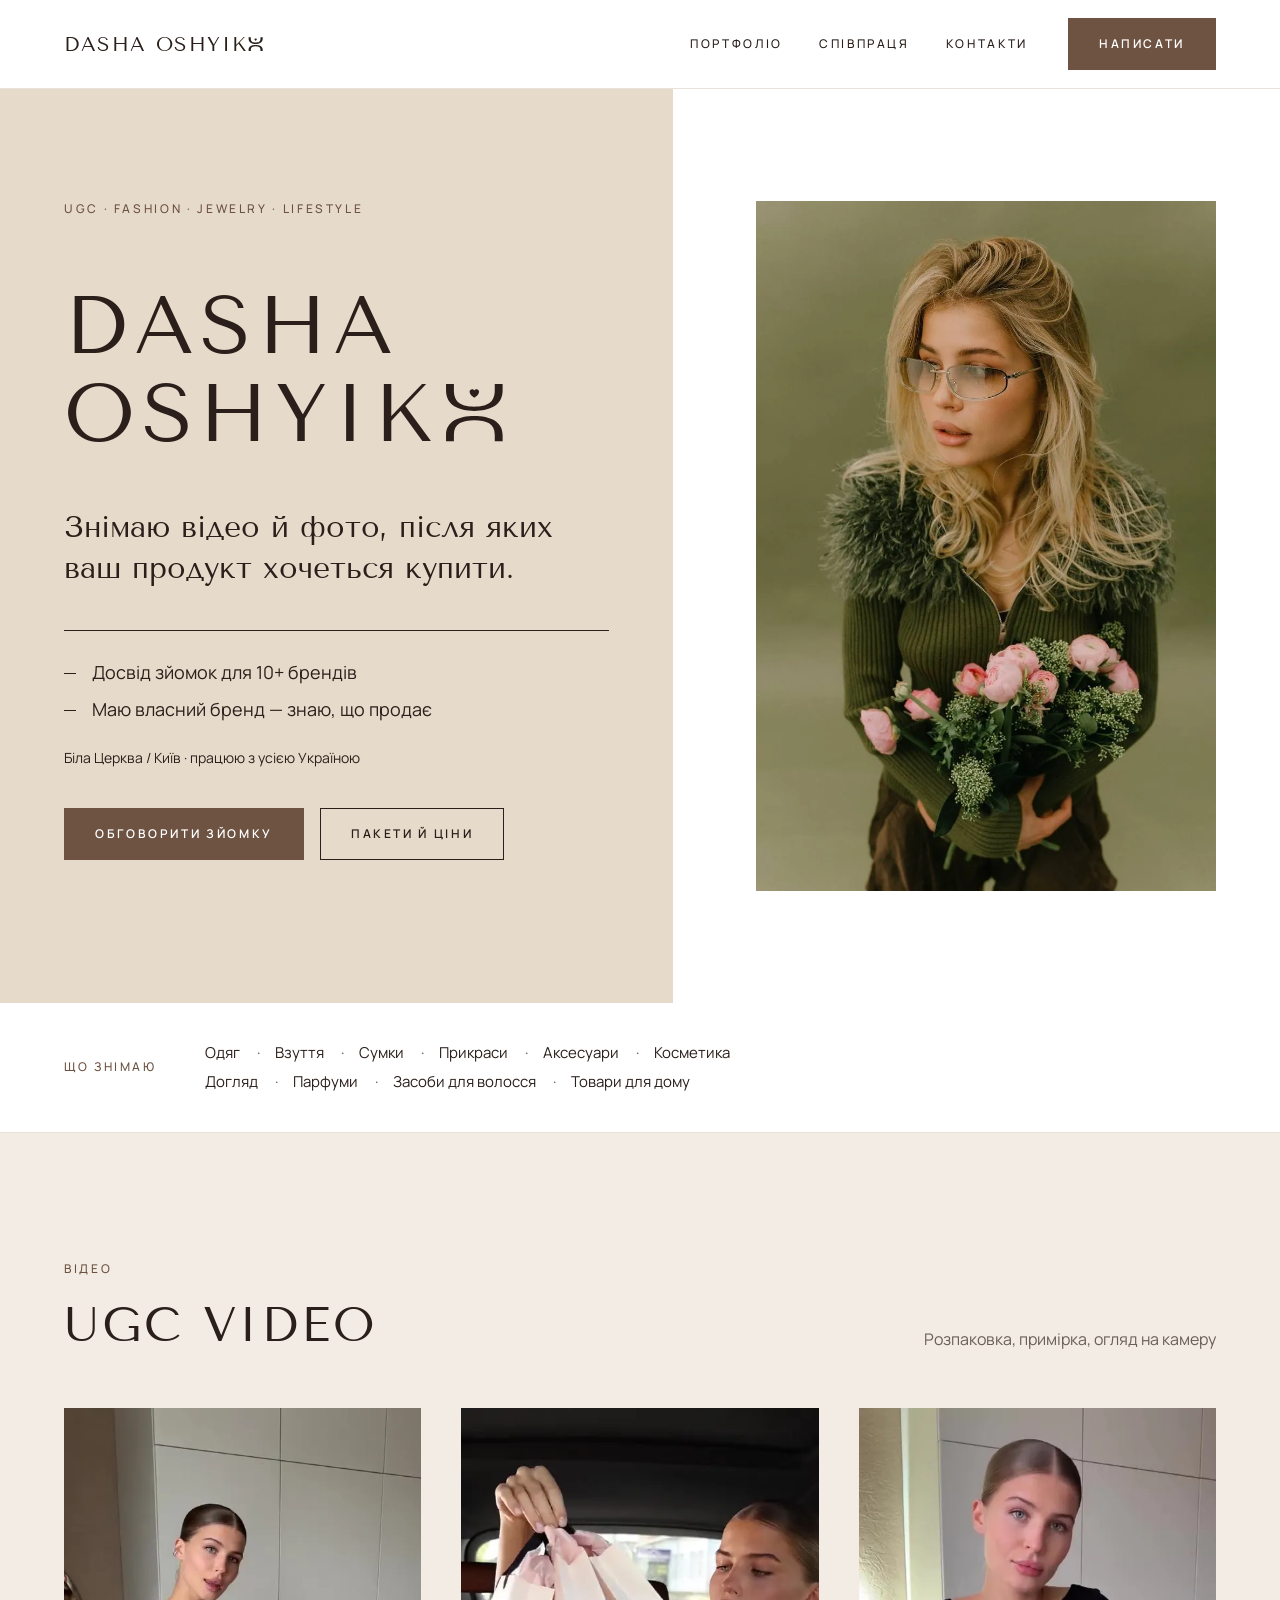
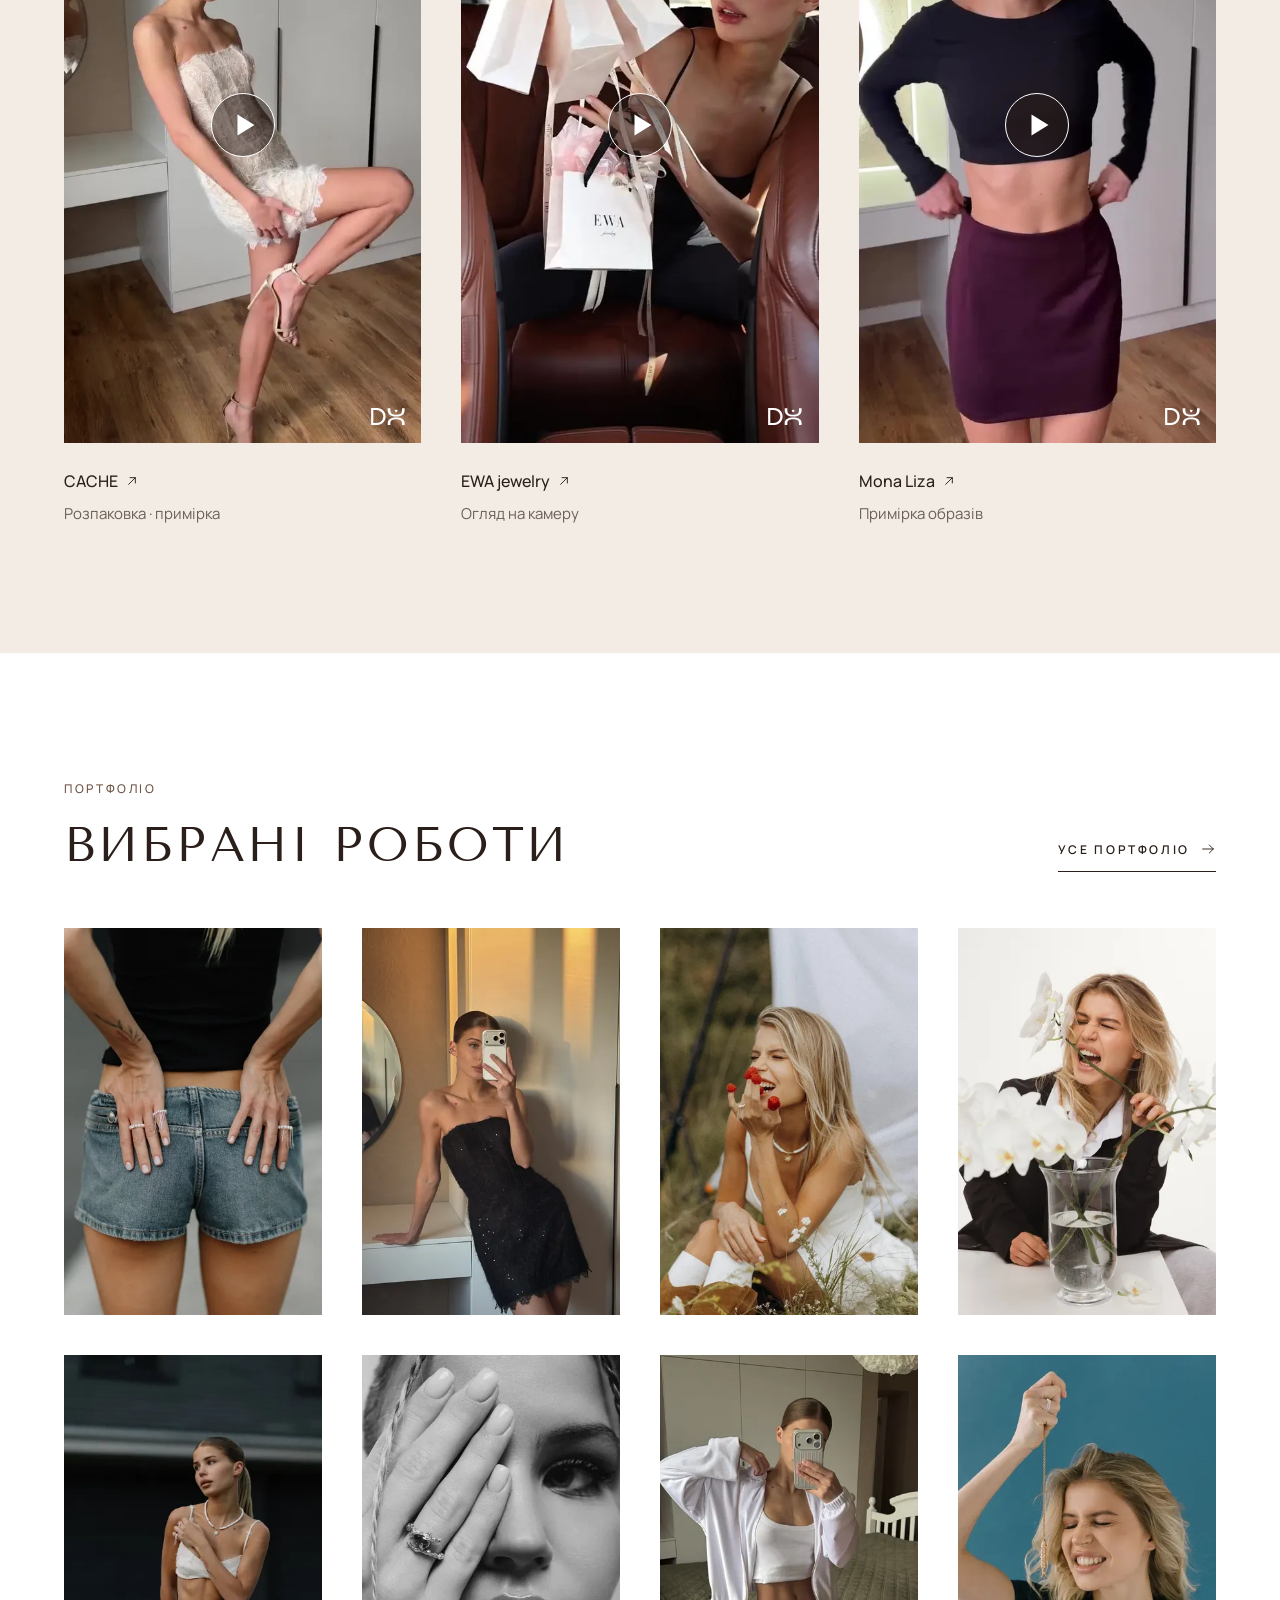
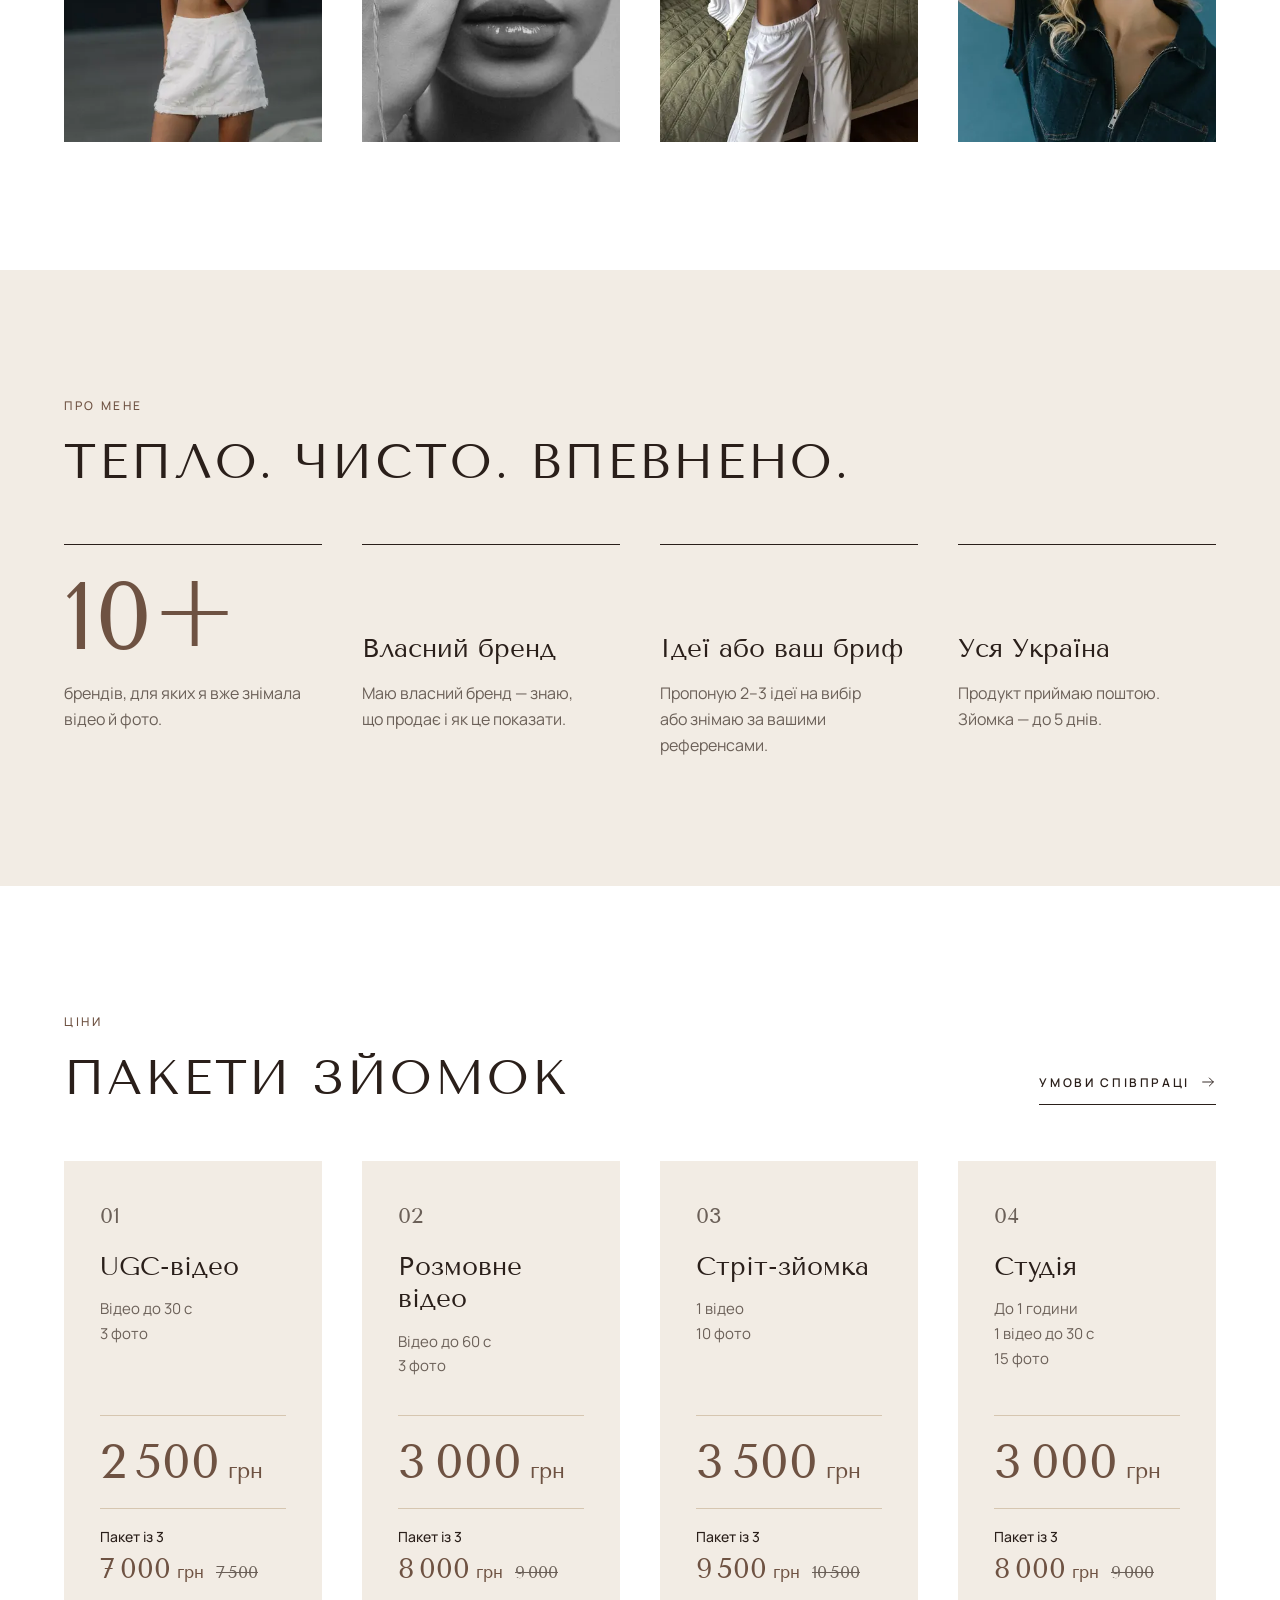
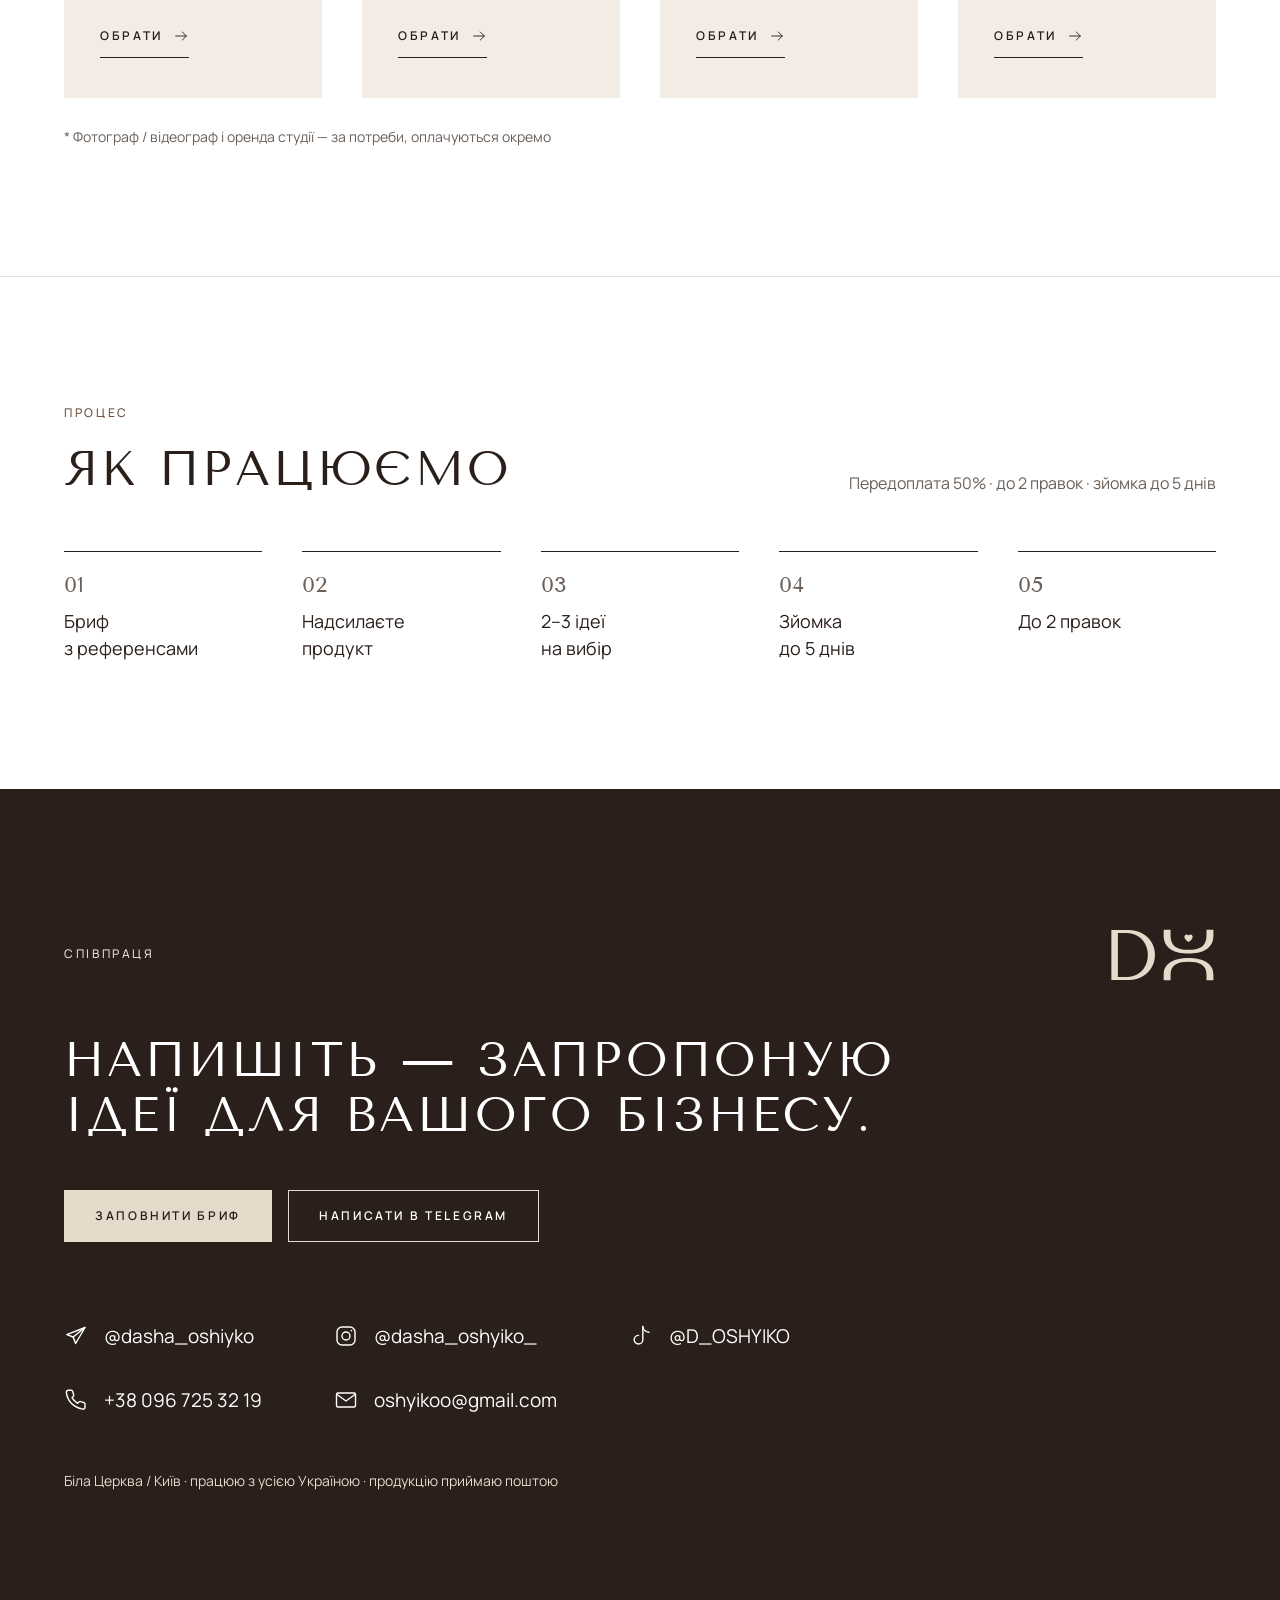
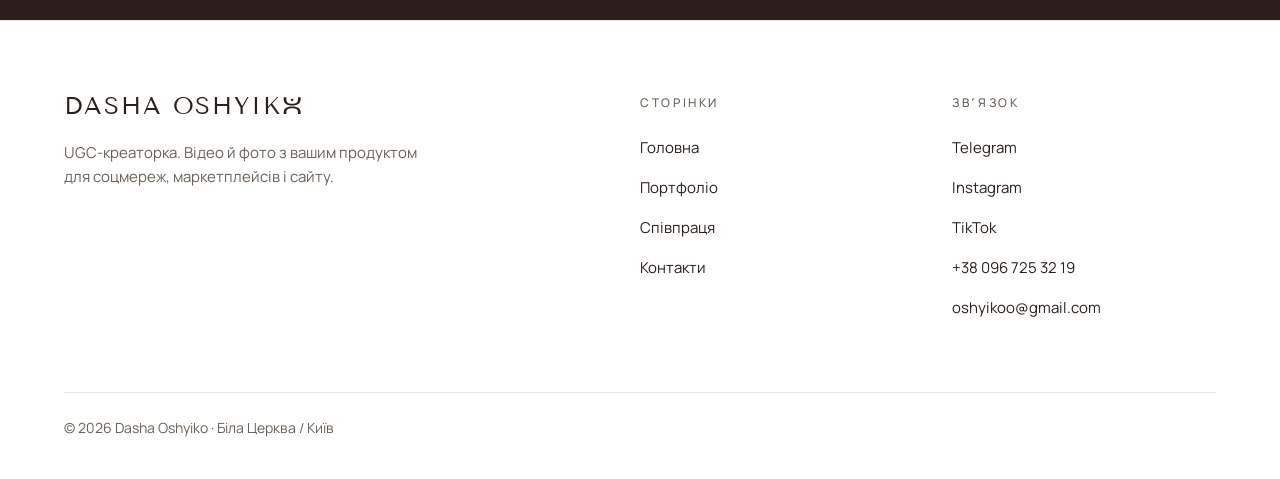
==== index.html @ b4bc6050 "Страховка появи блоків при прокрутці Co-Authored-By: Claude Opus 5.5 <noreply@anthropic.com> Claude-" ====
<!doctype html>
<html lang="uk">
<head>
<meta charset="utf-8">
<meta name="viewport" content="width=device-width, initial-scale=1">
<title>Dasha Oshyiko&nbsp;— UGC-креаторка · відео й&nbsp;фото для&nbsp;брендів</title>
<meta name="description" content="UGC-відео й фото з вашим продуктом: одяг, прикраси, косметика, парфуми. Досвід зйомок для 10+ брендів. Біла Церква / Київ, працюю з усією Україною.">
<meta name="theme-color" content="#FFFFFF">
<meta property="og:type" content="website">
<meta property="og:locale" content="uk_UA">
<meta property="og:site_name" content="Dasha Oshyiko">
<meta property="og:title" content="Dasha Oshyiko — UGC-креаторка · відео й фото для брендів">
<meta property="og:description" content="UGC-відео й фото з вашим продуктом: одяг, прикраси, косметика, парфуми. Досвід зйомок для 10+ брендів. Біла Церква / Київ, працюю з усією Україною.">
<link rel="canonical" href="https://oshyiko.com/">
<meta property="og:url" content="https://oshyiko.com/">
<meta property="og:image" content="https://oshyiko.com/assets/img/og.jpg">
<meta property="og:image:width" content="1200">
<meta property="og:image:height" content="630">
<meta property="og:image:alt" content="Dasha Oshyiko — UGC-креаторка">
<meta name="twitter:card" content="summary_large_image">
<link rel="icon" href="assets/img/favicon.svg" type="image/svg+xml">
<link rel="icon" href="assets/img/favicon-32.png" sizes="32x32" type="image/png">
<link rel="apple-touch-icon" href="assets/img/apple-touch-icon.png">
<link rel="preconnect" href="https://fonts.googleapis.com">
<link rel="preconnect" href="https://fonts.gstatic.com" crossorigin>
<link rel="stylesheet" href="https://fonts.googleapis.com/css2?family=Manrope:wght@400;500;600&amp;family=Tenor+Sans&amp;display=swap">
<link rel="stylesheet" href="assets/css/style.css?v=e59d6be9">
<script>document.documentElement.classList.add('js');setTimeout(function(){if(!window.__do)document.documentElement.classList.remove('js')},3000)</script>
</head>
<body>
<a class="skip" href="#main">До&nbsp;змісту</a>
<header class="hdr">
<div class="wrap hdr__in">
<a class="hdr__logo" href="index.html" aria-label="Dasha Oshyiko — на головну"><span class="wm" aria-hidden="true"><span class="wm__t">DASHA OSHYIK</span><svg class="wm__o" aria-hidden="true" viewBox="0 0 76.5 72.4" fill="currentColor"><path d="M3.0,1.2 V9 C3.0,28.5 19.5,35.0 38.25,35.0 C57,35.0 73.5,28.5 73.5,9 V1.2 H62.5 V9 C62.5,24.0 53,28.0 38.25,28.0 C23.5,28.0 14.0,24.0 14.0,9 V1.2 Z"/><path d="M3.0,71.2 V63.4 C3.0,46.0 19.5,39.5 38.25,39.5 C57,39.5 73.5,46.0 73.5,63.4 V71.2 H62.5 V63.4 C62.5,50.5 53,46.5 38.25,46.5 C23.5,46.5 14.0,50.5 14.0,63.4 V71.2 Z"/><path transform="translate(31.65,6.5) scale(.55)" d="M12 21.2C7 17.6 1.5 13.4 1.5 7.6 1.5 4.3 4 1.8 7.1 1.8c2 0 3.8 1.1 4.9 2.8 1.1-1.7 2.9-2.8 4.9-2.8 3.1 0 5.6 2.5 5.6 5.8 0 5.8-5.5 10-10.5 13.6z"/></svg></span></a>
<nav class="nav" aria-label="Головне меню">
<ul class="nav__list"><li><a class="nav__a" href="portfolio.html">Портфоліо</a></li><li><a class="nav__a" href="cooperation.html">Співпраця</a></li><li><a class="nav__a" href="contacts.html">Контакти</a></li></ul>
<a class="btn btn--p" href="https://t.me/dasha_oshiyko" target="_blank" rel="noopener">Написати</a>
<button class="burger" type="button" aria-expanded="false" aria-controls="menu" aria-label="Відкрити меню"><span></span><span></span></button>
</nav>
</div>
</header>
<div class="menu" id="menu" hidden>
<ul class="menu__list"><li><a href="index.html" aria-current="page">Головна</a></li><li><a href="portfolio.html">Портфоліо</a></li><li><a href="cooperation.html">Співпраця</a></li><li><a href="contacts.html">Контакти</a></li></ul>
<div class="menu__foot">
<a class="btn btn--p" href="https://t.me/dasha_oshiyko" target="_blank" rel="noopener">Написати в&nbsp;Telegram</a>
<p class="small"><a class="nowrap" href="tel:+380967253219">+38 096 725 32 19</a> · <a href="mailto:oshyikoo@gmail.com">oshyikoo@gmail.com</a></p>
</div>
</div>
<main id="main">
<section class="hero" aria-labelledby="hero-h">
<div class="wrap hero__grid">
<div class="hero__l">
<p class="eyebrow">UGC&nbsp;· Fashion&nbsp;· Jewelry&nbsp;· Lifestyle</p>
<h1 class="h1" id="hero-h"><span class="sr">Dasha Oshyiko&nbsp;— UGC-креаторка</span><span aria-hidden="true"><span class="hero__line">DASHA</span><span class="wm" aria-hidden="true"><span class="wm__t">OSHYIK</span><svg class="wm__o" aria-hidden="true" viewBox="0 0 76.5 72.4" fill="currentColor"><path d="M3.7,1.2 V9 C3.7,27.6 19.5,34.1 38.25,34.1 C57,34.1 72.8,27.6 72.8,9 V1.2 H63.2 V9 C63.2,24.9 53,28.9 38.25,28.9 C23.5,28.9 13.3,24.9 13.3,9 V1.2 Z"/><path d="M3.7,71.2 V63.4 C3.7,46.9 19.5,40.4 38.25,40.4 C57,40.4 72.8,46.9 72.8,63.4 V71.2 H63.2 V63.4 C63.2,49.6 53,45.6 38.25,45.6 C23.5,45.6 13.3,49.6 13.3,63.4 V71.2 Z"/><path transform="translate(31.65,6.5) scale(.55)" d="M12 21.2C7 17.6 1.5 13.4 1.5 7.6 1.5 4.3 4 1.8 7.1 1.8c2 0 3.8 1.1 4.9 2.8 1.1-1.7 2.9-2.8 4.9-2.8 3.1 0 5.6 2.5 5.6 5.8 0 5.8-5.5 10-10.5 13.6z"/></svg></span></span></h1>
<p class="lead hero__lead">Знімаю відео й&nbsp;фото, після яких ваш&nbsp;продукт хочеться купити.</p>
<div class="hero__facts">
<ul class="facts"><li><span class="dot"></span><span>Досвід зйомок для&nbsp;10+ брендів</span></li><li><span class="dot"></span><span>Маю власний бренд&nbsp;— знаю, що&nbsp;продає</span></li></ul>
<p class="small muted hero__geo">Біла&nbsp;Церква&nbsp;/ Київ · працюю з&nbsp;усією&nbsp;Україною</p>
</div>
<div class="btns"><a class="btn btn--p" href="contacts.html#brief">Обговорити зйомку</a><a class="btn btn--s" href="#packages">Пакети й&nbsp;ціни</a></div>
</div>
<div class="hero__r"><div class="hero__photo"><div class="ph"><img src="assets/img/hero-920.webp" alt="Даша в зеленому з букетом троянд" width="600" height="900" fetchpriority="high"></div></div></div>
</div>
</section>

<section class="strip" aria-label="Що знімаю">
<div class="wrap strip__in"><p class="eyebrow">Що&nbsp;знімаю</p><div class="strip__clip"><ul class="strip__list"><li>Одяг</li>
<li>Взуття</li>
<li>Сумки</li>
<li>Прикраси</li>
<li>Аксесуари</li>
<li>Косметика</li>
<li>Догляд</li>
<li>Парфуми</li>
<li>Засоби для&nbsp;волосся</li>
<li>Товари для&nbsp;дому</li></ul></div></div>
</section>

<section class="sec sec--soft" id="video" aria-labelledby="video-h">
<div class="wrap">
<div class="head rv"><div><p class="eyebrow">Відео</p><h2 class="h2" id="video-h">UGC VIDEO</h2></div><p class="head__aside">Розпаковка, примірка, огляд на&nbsp;камеру</p></div>
<div class="vgrid"><div class="vcard rv">
<div class="vbox" data-href="https://www.instagram.com/s/aGlnaGxpZ2h0OjE3ODk2NTIxOTkzNjg0MzA0?story_media_id=4033252641877844966">
<img src="assets/video/cache-poster.webp" alt="" width="540" height="960" loading="lazy" decoding="async">
<a class="vplay" href="https://www.instagram.com/s/aGlnaGxpZ2h0OjE3ODk2NTIxOTkzNjg0MzA0?story_media_id=4033252641877844966" target="_blank" rel="noopener" aria-label="Дивитися відео CACHE в Instagram (нова вкладка)"><svg viewBox="0 0 64 64" aria-hidden="true"><circle cx="32" cy="32" r="31.5" fill="#2A1F1A" fill-opacity=".5" stroke="#FFFFFF" stroke-width="1"/><path d="M26.5 21.5v21l17-10.5z" fill="#FFFFFF"/></svg></a>
<span class="wm" aria-hidden="true"><span class="wm__d">D</span><svg class="wm__o" aria-hidden="true" viewBox="0 0 76.5 72.4" fill="currentColor"><path d="M3.0,1.2 V9 C3.0,28.5 19.5,35.0 38.25,35.0 C57,35.0 73.5,28.5 73.5,9 V1.2 H62.5 V9 C62.5,24.0 53,28.0 38.25,28.0 C23.5,28.0 14.0,24.0 14.0,9 V1.2 Z"/><path d="M3.0,71.2 V63.4 C3.0,46.0 19.5,39.5 38.25,39.5 C57,39.5 73.5,46.0 73.5,63.4 V71.2 H62.5 V63.4 C62.5,50.5 53,46.5 38.25,46.5 C23.5,46.5 14.0,50.5 14.0,63.4 V71.2 Z"/><path transform="translate(31.65,6.5) scale(.55)" d="M12 21.2C7 17.6 1.5 13.4 1.5 7.6 1.5 4.3 4 1.8 7.1 1.8c2 0 3.8 1.1 4.9 2.8 1.1-1.7 2.9-2.8 4.9-2.8 3.1 0 5.6 2.5 5.6 5.8 0 5.8-5.5 10-10.5 13.6z"/></svg></span>
</div>
<div class="vmeta"><a href="https://www.instagram.com/s/aGlnaGxpZ2h0OjE3ODk2NTIxOTkzNjg0MzA0?story_media_id=4033252641877844966" target="_blank" rel="noopener">CACHE<svg viewBox="0 0 24 24" fill="none" stroke="currentColor" stroke-width="1.4" stroke-linecap="round" stroke-linejoin="round" aria-hidden="true" class="arr"><path d="M7 17 17 7M9 7h8v8"/></svg><span class="sr">&nbsp;— Instagram, нова вкладка</span></a><p>Розпаковка · примірка</p></div>
</div><div class="vcard rv">
<div class="vbox" data-href="https://www.instagram.com/reel/De_-ajcoZOT/">
<img src="assets/video/ewa-poster.webp" alt="" width="540" height="960" loading="lazy" decoding="async">
<a class="vplay" href="https://www.instagram.com/reel/De_-ajcoZOT/" target="_blank" rel="noopener" aria-label="Дивитися відео EWA jewelry в Instagram (нова вкладка)"><svg viewBox="0 0 64 64" aria-hidden="true"><circle cx="32" cy="32" r="31.5" fill="#2A1F1A" fill-opacity=".5" stroke="#FFFFFF" stroke-width="1"/><path d="M26.5 21.5v21l17-10.5z" fill="#FFFFFF"/></svg></a>
<span class="wm" aria-hidden="true"><span class="wm__d">D</span><svg class="wm__o" aria-hidden="true" viewBox="0 0 76.5 72.4" fill="currentColor"><path d="M3.0,1.2 V9 C3.0,28.5 19.5,35.0 38.25,35.0 C57,35.0 73.5,28.5 73.5,9 V1.2 H62.5 V9 C62.5,24.0 53,28.0 38.25,28.0 C23.5,28.0 14.0,24.0 14.0,9 V1.2 Z"/><path d="M3.0,71.2 V63.4 C3.0,46.0 19.5,39.5 38.25,39.5 C57,39.5 73.5,46.0 73.5,63.4 V71.2 H62.5 V63.4 C62.5,50.5 53,46.5 38.25,46.5 C23.5,46.5 14.0,50.5 14.0,63.4 V71.2 Z"/><path transform="translate(31.65,6.5) scale(.55)" d="M12 21.2C7 17.6 1.5 13.4 1.5 7.6 1.5 4.3 4 1.8 7.1 1.8c2 0 3.8 1.1 4.9 2.8 1.1-1.7 2.9-2.8 4.9-2.8 3.1 0 5.6 2.5 5.6 5.8 0 5.8-5.5 10-10.5 13.6z"/></svg></span>
</div>
<div class="vmeta"><a href="https://www.instagram.com/reel/De_-ajcoZOT/" target="_blank" rel="noopener">EWA jewelry<svg viewBox="0 0 24 24" fill="none" stroke="currentColor" stroke-width="1.4" stroke-linecap="round" stroke-linejoin="round" aria-hidden="true" class="arr"><path d="M7 17 17 7M9 7h8v8"/></svg><span class="sr">&nbsp;— Instagram, нова вкладка</span></a><p>Огляд на&nbsp;камеру</p></div>
</div><div class="vcard rv">
<div class="vbox" data-href="https://www.instagram.com/reel/DfuhY7GIm7K/">
<img src="assets/video/monaliza-poster.webp" alt="" width="540" height="960" loading="lazy" decoding="async">
<a class="vplay" href="https://www.instagram.com/reel/DfuhY7GIm7K/" target="_blank" rel="noopener" aria-label="Дивитися відео Mona Liza в Instagram (нова вкладка)"><svg viewBox="0 0 64 64" aria-hidden="true"><circle cx="32" cy="32" r="31.5" fill="#2A1F1A" fill-opacity=".5" stroke="#FFFFFF" stroke-width="1"/><path d="M26.5 21.5v21l17-10.5z" fill="#FFFFFF"/></svg></a>
<span class="wm" aria-hidden="true"><span class="wm__d">D</span><svg class="wm__o" aria-hidden="true" viewBox="0 0 76.5 72.4" fill="currentColor"><path d="M3.0,1.2 V9 C3.0,28.5 19.5,35.0 38.25,35.0 C57,35.0 73.5,28.5 73.5,9 V1.2 H62.5 V9 C62.5,24.0 53,28.0 38.25,28.0 C23.5,28.0 14.0,24.0 14.0,9 V1.2 Z"/><path d="M3.0,71.2 V63.4 C3.0,46.0 19.5,39.5 38.25,39.5 C57,39.5 73.5,46.0 73.5,63.4 V71.2 H62.5 V63.4 C62.5,50.5 53,46.5 38.25,46.5 C23.5,46.5 14.0,50.5 14.0,63.4 V71.2 Z"/><path transform="translate(31.65,6.5) scale(.55)" d="M12 21.2C7 17.6 1.5 13.4 1.5 7.6 1.5 4.3 4 1.8 7.1 1.8c2 0 3.8 1.1 4.9 2.8 1.1-1.7 2.9-2.8 4.9-2.8 3.1 0 5.6 2.5 5.6 5.8 0 5.8-5.5 10-10.5 13.6z"/></svg></span>
</div>
<div class="vmeta"><a href="https://www.instagram.com/reel/DfuhY7GIm7K/" target="_blank" rel="noopener">Mona Liza<svg viewBox="0 0 24 24" fill="none" stroke="currentColor" stroke-width="1.4" stroke-linecap="round" stroke-linejoin="round" aria-hidden="true" class="arr"><path d="M7 17 17 7M9 7h8v8"/></svg><span class="sr">&nbsp;— Instagram, нова вкладка</span></a><p>Примірка образів</p></div>
</div></div>
</div>
</section>

<section class="sec" id="works" aria-labelledby="works-h">
<div class="wrap">
<div class="head rv"><div><p class="eyebrow">Портфоліо</p><h2 class="h2" id="works-h">ВИБРАНІ РОБОТИ</h2></div><a class="link" href="portfolio.html">Усе портфоліо<svg viewBox="0 0 24 24" fill="none" stroke="currentColor" stroke-width="1.4" stroke-linecap="round" stroke-linejoin="round" aria-hidden="true" class="arr"><path d="M4 12h16M14 6l6 6-6 6"/></svg></a></div>
<div class="grid4"><figure class="rv"><button class="ph-btn" type="button" data-cap="Каблучки з перлами на руках" aria-label="Відкрити фото: Каблучки з перлами на руках"><div class="ph"><img src="assets/img/jewelry-02-600.webp" srcset="assets/img/jewelry-02-400.webp 400w, assets/img/jewelry-02-600.webp 600w" sizes="(max-width:820px) calc(50vw - 32px), (max-width:1100px) calc(25vw - 38px), (max-width:1440px) calc(25vw - 62px), 298px" data-full="assets/img/jewelry-02-1200.webp" alt="Каблучки з перлами на руках" width="600" height="900" loading="lazy" decoding="async"></div></button></figure><figure class="rv"><button class="ph-btn" type="button" data-cap="Чорна сукня, фото в дзеркалі" aria-label="Відкрити фото: Чорна сукня, фото в дзеркалі"><div class="ph"><img src="assets/img/fashion-05-600.webp" srcset="assets/img/fashion-05-400.webp 400w, assets/img/fashion-05-600.webp 600w" sizes="(max-width:820px) calc(50vw - 32px), (max-width:1100px) calc(25vw - 38px), (max-width:1440px) calc(25vw - 62px), 298px" data-full="assets/img/fashion-05-1200.webp" alt="Чорна сукня, фото в дзеркалі" width="600" height="900" loading="lazy" decoding="async" style="object-position:center 30%"></div></button></figure><figure class="rv"><button class="ph-btn" type="button" data-cap="Малина на пальцях, каблучка й намисто" aria-label="Відкрити фото: Малина на пальцях, каблучка й намисто"><div class="ph"><img src="assets/img/jewelry-05-600.webp" srcset="assets/img/jewelry-05-400.webp 400w, assets/img/jewelry-05-600.webp 600w" sizes="(max-width:820px) calc(50vw - 32px), (max-width:1100px) calc(25vw - 38px), (max-width:1440px) calc(25vw - 62px), 298px" data-full="assets/img/jewelry-05-1200.webp" alt="Малина на пальцях, каблучка й намисто" width="600" height="900" loading="lazy" decoding="async"></div></button></figure><figure class="rv"><button class="ph-btn" type="button" data-cap="Стебло орхідеї в зубах, біла студія" aria-label="Відкрити фото: Стебло орхідеї в зубах, біла студія"><div class="ph"><img src="assets/img/lifestyle-01-600.webp" srcset="assets/img/lifestyle-01-400.webp 400w, assets/img/lifestyle-01-600.webp 600w" sizes="(max-width:820px) calc(50vw - 32px), (max-width:1100px) calc(25vw - 38px), (max-width:1440px) calc(25vw - 62px), 298px" data-full="assets/img/lifestyle-01-1200.webp" alt="Стебло орхідеї в зубах, біла студія" width="600" height="900" loading="lazy" decoding="async"></div></button></figure></div><div class="grid4"><figure class="rv"><button class="ph-btn" type="button" data-cap="Білий комплект на вулиці" aria-label="Відкрити фото: Білий комплект на вулиці"><div class="ph"><img src="assets/img/fashion-02-600.webp" srcset="assets/img/fashion-02-400.webp 400w, assets/img/fashion-02-600.webp 600w" sizes="(max-width:820px) calc(50vw - 32px), (max-width:1100px) calc(25vw - 38px), (max-width:1440px) calc(25vw - 62px), 298px" data-full="assets/img/fashion-02-1200.webp" alt="Білий комплект на вулиці" width="600" height="900" loading="lazy" decoding="async"></div></button></figure><figure class="rv"><button class="ph-btn" type="button" data-cap="Каблучка з каменем, чорно-білий крупний план" aria-label="Відкрити фото: Каблучка з каменем, чорно-білий крупний план"><div class="ph"><img src="assets/img/jewelry-10-600.webp" srcset="assets/img/jewelry-10-400.webp 400w, assets/img/jewelry-10-600.webp 600w" sizes="(max-width:820px) calc(50vw - 32px), (max-width:1100px) calc(25vw - 38px), (max-width:1440px) calc(25vw - 62px), 298px" data-full="assets/img/jewelry-10-1200.webp" alt="Каблучка з каменем, чорно-білий крупний план" width="600" height="900" loading="lazy" decoding="async"></div></button></figure><figure class="rv"><button class="ph-btn" type="button" data-cap="Білий костюм" aria-label="Відкрити фото: Білий костюм"><div class="ph"><img src="assets/img/fashion-07-600.webp" srcset="assets/img/fashion-07-400.webp 400w, assets/img/fashion-07-600.webp 600w" sizes="(max-width:820px) calc(50vw - 32px), (max-width:1100px) calc(25vw - 38px), (max-width:1440px) calc(25vw - 62px), 298px" data-full="assets/img/fashion-07-1200.webp" alt="Білий костюм" width="600" height="900" loading="lazy" decoding="async" style="object-position:center 55%"></div></button></figure><figure class="rv"><button class="ph-btn" type="button" data-cap="Сміх, кулон-рибка в піднятій руці, джинсовий комбінезон" aria-label="Відкрити фото: Сміх, кулон-рибка в піднятій руці, джинсовий комбінезон"><div class="ph"><img src="assets/img/lifestyle-04-600.webp" srcset="assets/img/lifestyle-04-400.webp 400w, assets/img/lifestyle-04-600.webp 600w" sizes="(max-width:820px) calc(50vw - 32px), (max-width:1100px) calc(25vw - 38px), (max-width:1440px) calc(25vw - 62px), 298px" data-full="assets/img/lifestyle-04-1200.webp" alt="Сміх, кулон-рибка в піднятій руці, джинсовий комбінезон" width="600" height="900" loading="lazy" decoding="async" style="object-position:40% center"></div></button></figure></div>
</div>
</section>

<section class="sec sec--soft" id="about" aria-labelledby="about-h">
<div class="wrap">
<div class="head rv"><div><p class="eyebrow">Про&nbsp;мене</p><h2 class="h2" id="about-h">ТЕПЛО. ЧИСТО. ВПЕВНЕНО.</h2></div></div>
<ul class="about">
<li class="rv"><p class="about__big">10+</p><p>брендів, для&nbsp;яких я вже знімала відео й&nbsp;фото.</p></li>
<li class="rv"><p class="about__t">Власний бренд</p><p>Маю власний бренд&nbsp;— знаю, що&nbsp;продає і&nbsp;як&nbsp;це показати.</p></li>
<li class="rv"><p class="about__t">Ідеї або&nbsp;ваш&nbsp;бриф</p><p>Пропоную 2–3&nbsp;ідеї на&nbsp;вибір або&nbsp;знімаю за&nbsp;вашими референсами.</p></li>
<li class="rv"><p class="about__t">Уся Україна</p><p>Продукт приймаю поштою. Зйомка&nbsp;— до&nbsp;5&nbsp;днів.</p></li>
</ul>
</div>
</section>

<section class="sec" id="packages" aria-labelledby="packages-h">
<div class="wrap">
<div class="head rv"><div><p class="eyebrow">Ціни</p><h2 class="h2" id="packages-h">ПАКЕТИ ЗЙОМОК</h2></div><a class="link" href="cooperation.html">Умови співпраці<svg viewBox="0 0 24 24" fill="none" stroke="currentColor" stroke-width="1.4" stroke-linecap="round" stroke-linejoin="round" aria-hidden="true" class="arr"><path d="M4 12h16M14 6l6 6-6 6"/></svg></a></div>
<div class="pgrid"><article class="pcard rv">
<div><p class="num">01</p><h3 class="h3">UGC-відео</h3><ul class="pcard__inc"><li>Відео до&nbsp;30&nbsp;с</li><li>3&nbsp;фото</li></ul></div>
<div>
<div class="pcard__price"><p class="price price--l">2 500<small>&nbsp;грн</small></p></div>
<div class="pcard__pack"><b>Пакет із&nbsp;3</b><p class="row"><span class="price price--m">7 000<small>&nbsp;грн</small></span><s><span class="sr">замість </span>7 500<span class="sr"> грн</span></s></p></div>
<a class="link" style="margin-top:28px;align-self:flex-start" href="contacts.html?package=UGC-%D0%B2%D1%96%D0%B4%D0%B5%D0%BE#brief">Обрати<span class="sr"> пакет «UGC-відео»</span><svg viewBox="0 0 24 24" fill="none" stroke="currentColor" stroke-width="1.4" stroke-linecap="round" stroke-linejoin="round" aria-hidden="true" class="arr"><path d="M4 12h16M14 6l6 6-6 6"/></svg></a>
</div>
</article><article class="pcard rv">
<div><p class="num">02</p><h3 class="h3">Розмовне відео</h3><ul class="pcard__inc"><li>Відео до&nbsp;60&nbsp;с</li><li>3&nbsp;фото</li></ul></div>
<div>
<div class="pcard__price"><p class="price price--l">3 000<small>&nbsp;грн</small></p></div>
<div class="pcard__pack"><b>Пакет із&nbsp;3</b><p class="row"><span class="price price--m">8 000<small>&nbsp;грн</small></span><s><span class="sr">замість </span>9 000<span class="sr"> грн</span></s></p></div>
<a class="link" style="margin-top:28px;align-self:flex-start" href="contacts.html?package=%D0%A0%D0%BE%D0%B7%D0%BC%D0%BE%D0%B2%D0%BD%D0%B5%20%D0%B2%D1%96%D0%B4%D0%B5%D0%BE#brief">Обрати<span class="sr"> пакет «Розмовне відео»</span><svg viewBox="0 0 24 24" fill="none" stroke="currentColor" stroke-width="1.4" stroke-linecap="round" stroke-linejoin="round" aria-hidden="true" class="arr"><path d="M4 12h16M14 6l6 6-6 6"/></svg></a>
</div>
</article><article class="pcard rv">
<div><p class="num">03</p><h3 class="h3">Стріт-зйомка</h3><ul class="pcard__inc"><li>1&nbsp;відео</li><li>10&nbsp;фото</li></ul></div>
<div>
<div class="pcard__price"><p class="price price--l">3 500<small>&nbsp;грн</small></p></div>
<div class="pcard__pack"><b>Пакет із&nbsp;3</b><p class="row"><span class="price price--m">9 500<small>&nbsp;грн</small></span><s><span class="sr">замість </span>10 500<span class="sr"> грн</span></s></p></div>
<a class="link" style="margin-top:28px;align-self:flex-start" href="contacts.html?package=%D0%A1%D1%82%D1%80%D1%96%D1%82-%D0%B7%D0%B9%D0%BE%D0%BC%D0%BA%D0%B0#brief">Обрати<span class="sr"> пакет «Стріт-зйомка»</span><svg viewBox="0 0 24 24" fill="none" stroke="currentColor" stroke-width="1.4" stroke-linecap="round" stroke-linejoin="round" aria-hidden="true" class="arr"><path d="M4 12h16M14 6l6 6-6 6"/></svg></a>
</div>
</article><article class="pcard rv">
<div><p class="num">04</p><h3 class="h3">Студія</h3><ul class="pcard__inc"><li>До&nbsp;1&nbsp;години</li><li>1&nbsp;відео до&nbsp;30&nbsp;с</li><li>15&nbsp;фото</li></ul></div>
<div>
<div class="pcard__price"><p class="price price--l">3 000<small>&nbsp;грн</small></p></div>
<div class="pcard__pack"><b>Пакет із&nbsp;3</b><p class="row"><span class="price price--m">8 000<small>&nbsp;грн</small></span><s><span class="sr">замість </span>9 000<span class="sr"> грн</span></s></p></div>
<a class="link" style="margin-top:28px;align-self:flex-start" href="contacts.html?package=%D0%A1%D1%82%D1%83%D0%B4%D1%96%D1%8F#brief">Обрати<span class="sr"> пакет «Студія»</span><svg viewBox="0 0 24 24" fill="none" stroke="currentColor" stroke-width="1.4" stroke-linecap="round" stroke-linejoin="round" aria-hidden="true" class="arr"><path d="M4 12h16M14 6l6 6-6 6"/></svg></a>
</div>
</article></div><p class="note">* Фотограф / відеограф і&nbsp;оренда студії&nbsp;— за&nbsp;потреби, оплачуються окремо</p>
</div>
</section>

<section class="sec sec--line" id="process" aria-labelledby="process-h">
<div class="wrap">
<div class="head rv"><div><p class="eyebrow">Процес</p><h2 class="h2" id="process-h">ЯК&nbsp;ПРАЦЮЄМО</h2></div><p class="head__aside">Передоплата 50% · до&nbsp;2&nbsp;правок · зйомка до&nbsp;5&nbsp;днів</p></div>
<ol class="steps"><li class="rv"><p class="num">01</p><p>Бриф<br>з&nbsp;референсами</p></li><li class="rv"><p class="num">02</p><p>Надсилаєте<br>продукт</p></li><li class="rv"><p class="num">03</p><p>2–3&nbsp;ідеї<br>на&nbsp;вибір</p></li><li class="rv"><p class="num">04</p><p>Зйомка<br>до&nbsp;5&nbsp;днів</p></li><li class="rv"><p class="num">05</p><p>До&nbsp;2&nbsp;правок</p></li></ol>
</div>
</section>

<section class="sec sec--dark cta" aria-labelledby="cta-h">
<div class="wrap">
<div class="cta__top"><p class="eyebrow">Співпраця</p><span class="cta__do"><span class="wm" aria-hidden="true"><span class="wm__d">D</span><svg class="wm__o" aria-hidden="true" viewBox="0 0 76.5 72.4" fill="currentColor"><path d="M3.7,1.2 V9 C3.7,27.6 19.5,34.1 38.25,34.1 C57,34.1 72.8,27.6 72.8,9 V1.2 H63.2 V9 C63.2,24.9 53,28.9 38.25,28.9 C23.5,28.9 13.3,24.9 13.3,9 V1.2 Z"/><path d="M3.7,71.2 V63.4 C3.7,46.9 19.5,40.4 38.25,40.4 C57,40.4 72.8,46.9 72.8,63.4 V71.2 H63.2 V63.4 C63.2,49.6 53,45.6 38.25,45.6 C23.5,45.6 13.3,49.6 13.3,63.4 V71.2 Z"/><path transform="translate(31.65,6.5) scale(.55)" d="M12 21.2C7 17.6 1.5 13.4 1.5 7.6 1.5 4.3 4 1.8 7.1 1.8c2 0 3.8 1.1 4.9 2.8 1.1-1.7 2.9-2.8 4.9-2.8 3.1 0 5.6 2.5 5.6 5.8 0 5.8-5.5 10-10.5 13.6z"/></svg></span></span></div>
<h2 class="cta__h rv" id="cta-h">Напишіть&nbsp;— запропоную ідеї для&nbsp;вашого бізнесу.</h2>
<div class="btns rv"><a class="btn btn--sand" href="contacts.html#brief">Заповнити бриф</a><a class="btn btn--light" href="https://t.me/dasha_oshiyko" target="_blank" rel="noopener">Написати в&nbsp;Telegram</a></div>
<ul class="clist"><li><a class="clink" href="https://t.me/dasha_oshiyko" target="_blank" rel="noopener"><svg viewBox="0 0 24 24" fill="none" stroke="currentColor" stroke-width="1.4" stroke-linecap="round" stroke-linejoin="round" aria-hidden="true"><path d="M21 3.5 2.8 10.6l6.4 2.4 2.4 6.5L21 3.5z"/><path d="M9.2 13 21 3.5"/></svg><span class="nowrap">@dasha_oshiyko</span></a></li><li><a class="clink" href="https://www.instagram.com/dasha_oshyiko_/" target="_blank" rel="noopener"><svg viewBox="0 0 24 24" fill="none" stroke="currentColor" stroke-width="1.4" stroke-linecap="round" stroke-linejoin="round" aria-hidden="true"><rect x="3" y="3" width="18" height="18" rx="5"/><circle cx="12" cy="12" r="4"/><circle cx="17.4" cy="6.6" r=".9" fill="currentColor" stroke="none"/></svg><span class="nowrap">@dasha_oshyiko_</span></a></li><li><a class="clink" href="https://www.tiktok.com/@D_OSHYIKO" target="_blank" rel="noopener"><svg viewBox="0 0 24 24" fill="none" stroke="currentColor" stroke-width="1.4" stroke-linecap="round" stroke-linejoin="round" aria-hidden="true"><path d="M13.8 2.5v13.2a4.3 4.3 0 1 1-4.3-4.3"/><path d="M13.8 2.5c.5 3.1 2.9 5.4 6.2 5.7"/></svg><span class="nowrap">@D_OSHYIKO</span></a></li><li><a class="clink" href="tel:+380967253219"><svg viewBox="0 0 24 24" fill="none" stroke="currentColor" stroke-width="1.4" stroke-linecap="round" stroke-linejoin="round" aria-hidden="true"><path d="M21 16.4v2.8a1.9 1.9 0 0 1-2.1 1.9 18.6 18.6 0 0 1-8.1-2.9 18.3 18.3 0 0 1-5.6-5.6A18.6 18.6 0 0 1 2.3 4.4 1.9 1.9 0 0 1 4.2 2.3H7a1.9 1.9 0 0 1 1.9 1.6c.1.9.4 1.8.7 2.6a1.9 1.9 0 0 1-.4 2L8 9.7a15 15 0 0 0 5.6 5.6l1.2-1.2a1.9 1.9 0 0 1 2-.4c.8.3 1.7.6 2.6.7a1.9 1.9 0 0 1 1.6 2z"/></svg><span class="nowrap">+38 096 725 32 19</span></a></li><li><a class="clink" href="mailto:oshyikoo@gmail.com"><svg viewBox="0 0 24 24" fill="none" stroke="currentColor" stroke-width="1.4" stroke-linecap="round" stroke-linejoin="round" aria-hidden="true"><rect x="2.5" y="5" width="19" height="14" rx="1.5"/><path d="m3 6.5 9 6.5 9-6.5"/></svg><span class="nowrap">oshyikoo@gmail.com</span></a></li></ul>
<p class="cta__geo">Біла&nbsp;Церква&nbsp;/ Київ · працюю з&nbsp;усією&nbsp;Україною · продукцію приймаю поштою</p>
</div>
</section>
<script type="application/ld+json">{"@context":"https://schema.org","@type":"Person","name":"Dasha Oshyiko","jobTitle":"UGC-креаторка","url":"https://oshyiko.com/","image":"https://oshyiko.com/assets/img/hero.jpg","email":"mailto:oshyikoo@gmail.com","telephone":"+380967253219","address":{"@type":"PostalAddress","addressLocality":"Біла Церква","addressCountry":"UA"},"sameAs":["https://www.instagram.com/dasha_oshyiko_/","https://www.tiktok.com/@D_OSHYIKO","https://t.me/dasha_oshiyko"]}</script>
</main>
<footer class="ftr">
<div class="wrap">
<div class="ftr__top">
<div class="ftr__brand"><span class="wm" role="img" aria-label="Dasha Oshyiko"><span class="wm__t">DASHA OSHYIK</span><svg class="wm__o" aria-hidden="true" viewBox="0 0 76.5 72.4" fill="currentColor"><path d="M3.0,1.2 V9 C3.0,28.5 19.5,35.0 38.25,35.0 C57,35.0 73.5,28.5 73.5,9 V1.2 H62.5 V9 C62.5,24.0 53,28.0 38.25,28.0 C23.5,28.0 14.0,24.0 14.0,9 V1.2 Z"/><path d="M3.0,71.2 V63.4 C3.0,46.0 19.5,39.5 38.25,39.5 C57,39.5 73.5,46.0 73.5,63.4 V71.2 H62.5 V63.4 C62.5,50.5 53,46.5 38.25,46.5 C23.5,46.5 14.0,50.5 14.0,63.4 V71.2 Z"/><path transform="translate(31.65,6.5) scale(.55)" d="M12 21.2C7 17.6 1.5 13.4 1.5 7.6 1.5 4.3 4 1.8 7.1 1.8c2 0 3.8 1.1 4.9 2.8 1.1-1.7 2.9-2.8 4.9-2.8 3.1 0 5.6 2.5 5.6 5.8 0 5.8-5.5 10-10.5 13.6z"/></svg></span><p>UGC-креаторка. Відео й&nbsp;фото з&nbsp;вашим продуктом для&nbsp;соцмереж, маркетплейсів і&nbsp;сайту.</p></div>
<div><p class="ftr__h">Сторінки</p><ul class="ftr__list"><li><a href="index.html">Головна</a></li><li><a href="portfolio.html">Портфоліо</a></li><li><a href="cooperation.html">Співпраця</a></li><li><a href="contacts.html">Контакти</a></li></ul></div>
<div><p class="ftr__h">Звʼязок</p><ul class="ftr__list"><li><a href="https://t.me/dasha_oshiyko" target="_blank" rel="noopener">Telegram</a></li><li><a href="https://www.instagram.com/dasha_oshyiko_/" target="_blank" rel="noopener">Instagram</a></li><li><a href="https://www.tiktok.com/@D_OSHYIKO" target="_blank" rel="noopener">TikTok</a></li><li><a href="tel:+380967253219">+38 096 725 32 19</a></li><li><a href="mailto:oshyikoo@gmail.com">oshyikoo@gmail.com</a></li></ul></div>
</div>
<div class="ftr__bot"><p>© 2026&nbsp;Dasha Oshyiko · Біла&nbsp;Церква&nbsp;/ Київ</p></div>
</div>
</footer>
<dialog class="lb" id="lb" aria-label="Перегляд фото">
<figure class="lb__fig"><img class="lb__img" alt=""><figcaption class="lb__cap"></figcaption></figure>
<button class="lb__btn lb__prev" type="button" aria-label="Попереднє фото"><svg viewBox="0 0 24 24" fill="none" stroke="currentColor" stroke-width="1.4" stroke-linecap="round" stroke-linejoin="round" aria-hidden="true"><path d="M15 5l-7 7 7 7"/></svg></button>
<button class="lb__btn lb__next" type="button" aria-label="Наступне фото"><svg viewBox="0 0 24 24" fill="none" stroke="currentColor" stroke-width="1.4" stroke-linecap="round" stroke-linejoin="round" aria-hidden="true"><path d="M9 5l7 7-7 7"/></svg></button>
<button class="lb__btn lb__close" type="button" aria-label="Закрити" autofocus><svg viewBox="0 0 24 24" fill="none" stroke="currentColor" stroke-width="1.4" stroke-linecap="round" stroke-linejoin="round" aria-hidden="true"><path d="M6 6l12 12M18 6 6 18"/></svg></button>
</dialog>
<script src="assets/js/main.js?v=e59d6be9" defer></script>
</body>
</html>
---- assets/css/style.css ----
/* Dasha Oshyiko — сайт. Брендбук v5: лише Tenor Sans + Manrope, палітра пісок/еспресо/какао, лінії 1 px, без тіней і градієнтів. */

:root{
  --white:#FFFFFF;
  --sand-soft:#F2ECE4;
  --sand:#E6DACA;
  --sand-dark:#D6C6B0;
  --ink:#2A1F1A;
  --cocoa:#6E5242;
  --muted:#6B6058;
  --line:#E9E2D8;
  --display:'Tenor Sans',Arial,sans-serif;
  --sans:'Manrope',Arial,sans-serif;
  --pad:64px;
  --sec:128px;
  --hdr:88px;
}
@media (max-width:1100px){:root{--pad:40px;--sec:104px}}
@media (max-width:700px){:root{--pad:24px;--sec:80px;--hdr:72px}}

*,*::before,*::after{box-sizing:border-box}
html{-webkit-text-size-adjust:100%;scroll-behavior:smooth;scroll-padding-top:calc(var(--hdr) + 24px)}
@media (prefers-reduced-motion:reduce){html{scroll-behavior:auto}}
body{margin:0;background:var(--white);color:var(--ink);font-family:var(--sans);font-size:18px;line-height:1.6;font-weight:400;-webkit-font-smoothing:antialiased;-moz-osx-font-smoothing:grayscale;text-rendering:optimizeLegibility}
@media (max-width:700px){body{font-size:17px}}
img,video,svg{display:block;max-width:100%}
p,h1,h2,h3,h4,figure,ul,ol,dl,dd{margin:0}
ul,ol{padding:0;list-style:none}
h1,h2,h3,h4{font-family:var(--display);font-weight:400}
a{color:inherit}
button{font:inherit;color:inherit}
::selection{background:var(--sand);color:var(--ink)}
:focus-visible{outline:1px solid var(--cocoa);outline-offset:4px}
.sec--dark :focus-visible,.lb :focus-visible{outline-color:var(--sand)}
.skip{position:absolute;left:var(--pad);top:-100px;z-index:100;background:var(--ink);color:var(--white);padding:12px 20px;font-size:14px;text-decoration:none}
.skip:focus{top:12px}
.sr{position:absolute;width:1px;height:1px;overflow:hidden;clip:rect(0 0 0 0);white-space:nowrap}

/* ---------- layout ---------- */
.wrap{width:100%;max-width:1440px;margin:0 auto;padding:0 var(--pad)}
.sec{padding:var(--sec) 0}
.sec--soft{background:var(--sand-soft)}
.sec--line{border-top:1px solid var(--line)}
.sec--dark{background:var(--ink);color:var(--white)}

/* ---------- type ---------- */
.eyebrow{font-family:var(--sans);font-size:12px;line-height:1.4;font-weight:500;letter-spacing:.22em;text-transform:uppercase;color:var(--cocoa)}
.h1{font-size:clamp(46px,6.4vw,96px);line-height:1.08;letter-spacing:.08em}
.h1-page{font-size:72px;line-height:1.08;letter-spacing:.07em;text-transform:uppercase;text-wrap:balance}
.h2{font-size:48px;line-height:1.12;letter-spacing:.06em;text-transform:uppercase;text-wrap:balance}
.h3{font-size:26px;line-height:1.25}
.lead{font-family:var(--display);font-size:30px;line-height:1.38;text-wrap:balance}
p{text-wrap:pretty}
.muted{color:var(--muted)}
.small{font-size:14px;line-height:1.55}
.tiny{font-size:14px;line-height:1.5}
.nowrap{white-space:nowrap}
@media (max-width:1100px){.h1-page{font-size:60px}.h2{font-size:40px}.lead{font-size:26px}}
@media (max-width:700px){.h1{font-size:46px}.h1-page{font-size:clamp(28px,10.5vw,40px)}.nf .h1-page{font-size:clamp(26px,8.6vw,40px)}.h2{font-size:31px}.h3{font-size:23px}.lead{font-size:22px}.eyebrow{font-size:11px;letter-spacing:.18em}}

.head{display:flex;justify-content:space-between;align-items:flex-end;gap:24px 48px;flex-wrap:wrap}
.head .h2{margin-top:20px}
.head__aside{max-width:520px;text-align:right;color:var(--muted);font-size:16px;line-height:1.55}
@media (max-width:700px){.head__aside{text-align:left;font-size:16px}}
.head + *{margin-top:56px}
@media (max-width:700px){.head + *{margin-top:40px}}

/* ---------- logo ---------- */
.wm{display:inline-flex;align-items:baseline;line-height:1;font-family:var(--display);white-space:nowrap}
.wm__t{letter-spacing:.08em}
.wm__o{width:.765em;height:.724em;flex:none;margin-left:.05em;position:relative;top:.0155em}
.wm__d{letter-spacing:0}

/* ---------- buttons ---------- */
.btn{display:inline-flex;align-items:center;justify-content:center;gap:12px;min-height:52px;padding:0 30px;border:1px solid transparent;font-family:var(--sans);font-size:12px;line-height:1;font-weight:600;letter-spacing:.22em;text-transform:uppercase;text-decoration:none;cursor:pointer;transition:background-color .2s,color .2s,border-color .2s;white-space:nowrap}
.btn--p{background:var(--cocoa);color:var(--white)}
.btn--p:hover{background:var(--ink)}
.btn--s{border-color:var(--ink);color:var(--ink);background:transparent}
.btn--s:hover{background:var(--ink);color:var(--white)}
.btn--light{border-color:var(--sand);color:var(--white);background:transparent}
.btn--light:hover{background:var(--sand);color:var(--ink)}
.btn--sand{background:var(--sand);color:var(--ink)}
.btn--sand:hover{background:var(--white)}
.btns{display:flex;flex-wrap:wrap;gap:16px}
.link{display:inline-flex;align-items:center;gap:10px;font-size:12px;font-weight:600;letter-spacing:.22em;text-transform:uppercase;text-decoration:none;padding:12px 0;border-bottom:1px solid currentColor}
.link:hover{color:var(--cocoa)}
.arr{width:16px;height:16px;flex:none}
@media (max-width:560px){.btns .btn{width:100%}}
@media (min-width:821px) and (max-width:1102px){.hero .btns{display:grid;grid-template-columns:max-content}.hero .btns .btn{width:100%}}

/* ---------- header ---------- */
.hdr{position:sticky;top:0;z-index:50;background:var(--white);border-bottom:1px solid var(--line)}
.hdr__in{display:flex;align-items:center;justify-content:space-between;gap:24px;height:var(--hdr)}
.hdr__logo{text-decoration:none;color:var(--ink);display:inline-flex;padding:12px 0}
.hdr__logo .wm{font-size:20px}
.nav{display:flex;align-items:center;gap:40px}
.nav__list{display:flex;gap:36px}
.nav__a{display:inline-block;padding:12px 0;font-size:12px;font-weight:500;letter-spacing:.22em;text-transform:uppercase;text-decoration:none;color:var(--ink);border-bottom:1px solid transparent}
.nav__a:hover{color:var(--cocoa)}
.nav__a[aria-current="page"]{border-bottom-color:var(--ink)}
.burger{display:none;width:44px;height:44px;margin-right:-10px;border:0;background:none;padding:0;cursor:pointer;position:relative}
.burger span{position:absolute;left:10px;right:10px;height:1px;background:var(--ink);transition:transform .25s,top .25s}
.burger span:nth-child(1){top:17px}.burger span:nth-child(2){top:26px}
.burger[aria-expanded="true"] span:nth-child(1){top:21.5px;transform:rotate(45deg)}
.burger[aria-expanded="true"] span:nth-child(2){top:21.5px;transform:rotate(-45deg)}
@media (max-width:900px){
  .nav__list,.nav .btn{display:none}
  .burger{display:block}
}
@media (max-width:700px){.hdr__logo .wm{font-size:17px}}

.menu{position:fixed;left:0;right:0;top:var(--hdr);bottom:0;z-index:49;background:var(--white);padding:40px var(--pad) 32px;display:flex;flex-direction:column;justify-content:space-between;overflow-y:auto}
.menu[hidden]{display:none}
.menu__list a{display:block;padding:14px 0;border-bottom:1px solid var(--line);font-family:var(--display);font-size:30px;line-height:1.2;letter-spacing:.06em;text-transform:uppercase;text-decoration:none}
.menu__list a[aria-current="page"]{color:var(--cocoa)}
.menu__foot{margin-top:40px;display:flex;flex-direction:column;gap:20px}
html.menu-open,body.menu-open{overflow:hidden}
@media (max-height:500px) and (orientation:landscape){:root{--hdr:64px}.menu{padding-top:16px}.menu__list a{font-size:22px;padding:10px 0}.menu__foot{margin-top:20px}}

/* ---------- hero ---------- */
.hero{position:relative;overflow:hidden}
.hero__grid{display:grid;grid-template-columns:minmax(0,1.12fr) minmax(0,1fr)}
.hero__l{position:relative;padding:112px 64px 112px 0}
.hero__l::before{content:"";position:absolute;top:0;bottom:0;right:0;left:-100vw;background:var(--sand);z-index:-1}
.hero__r{display:flex;align-items:center;justify-content:flex-end;padding:112px 0 112px 64px}
.hero__photo{width:100%;max-width:460px}
.hero .h1{margin-top:64px}
.hero__line{display:block}
.hero__lead{margin-top:48px;max-width:560px}
.hero__facts{margin-top:40px;max-width:560px;border-top:1px solid var(--ink);padding-top:28px}
.facts li{display:flex;align-items:flex-start;gap:16px;font-size:18px;line-height:1.5}
.facts li+li{margin-top:10px}
.dot{width:12px;height:1px;background:var(--ink);flex:none;margin-top:.8em}
.hero__geo{margin-top:24px;color:var(--ink)}
.hero .btns{margin-top:40px}
@media (max-width:1100px){.hero__l{padding:88px 48px 88px 0}.hero__r{padding:88px 0 88px 48px}}
@media (max-width:820px){
  .hero__grid{grid-template-columns:minmax(0,1fr)}
  .hero__l{padding:56px 0 64px}
  .hero__l::before{right:-100vw}
  .hero__r{padding:48px 0 64px;justify-content:flex-start}
  .hero .h1{margin-top:44px}
  .hero__lead{margin-top:36px}
  .facts li{font-size:17px}
}

/* ---------- categories strip ---------- */
.strip{border-bottom:1px solid var(--line)}
.strip__in{display:flex;align-items:center;gap:16px 48px;padding-top:36px;padding-bottom:36px;flex-wrap:wrap}
.strip__clip{overflow:hidden;flex:1 1 300px;min-width:0;max-width:100%}
.strip__list{display:block;margin-left:-32px;font-size:15px;line-height:1.9;color:var(--ink);text-wrap:balance}
.strip__list li{display:inline;white-space:nowrap}
.strip__list li::before{content:"·";display:inline-block;width:32px;text-align:center;color:var(--muted)}
@media (max-width:700px){.strip__in{padding-top:28px;padding-bottom:28px}.strip__list{font-size:14px;margin-left:-24px}.strip__list li::before{width:24px}}

/* ---------- photos ---------- */
.ph{position:relative;aspect-ratio:2/3;background:var(--sand-soft);overflow:hidden}
.sec--soft .ph{background:var(--sand)}
.ph img{width:100%;height:100%;object-fit:cover}
.grid4{display:grid;grid-template-columns:repeat(4,minmax(0,1fr));gap:40px}
@media (max-width:1100px){.grid4{gap:24px}}
@media (max-width:820px){.grid4{grid-template-columns:repeat(2,minmax(0,1fr));gap:16px}}
.grid4 + .grid4{margin-top:40px}
@media (max-width:1100px){.grid4 + .grid4{margin-top:24px}}
@media (max-width:820px){.grid4 + .grid4{margin-top:16px}}
.ph-btn{display:block;width:100%;padding:0;border:0;background:none;cursor:zoom-in;text-align:left}
.ph-btn .ph img{transition:transform .6s cubic-bezier(.2,.7,.2,1)}
@media (hover:hover){.ph-btn:hover .ph img{transform:scale(1.03)}}
.pf-sub{margin:56px 0 20px;font-family:var(--sans);font-size:14px;line-height:1.45;font-weight:400;color:var(--muted)}
.pf-sub:first-child{margin-top:0}
.cap{margin-top:14px;font-size:14px;line-height:1.45;color:var(--muted)}
@media (max-width:820px){.cap{font-size:13px;margin-top:10px}}

/* ---------- video ---------- */
.vgrid{display:grid;grid-template-columns:repeat(3,minmax(0,1fr));gap:40px}
@media (max-width:1100px){.vgrid{gap:24px}}
@media (max-width:820px){.vgrid{padding-top:6px;padding-bottom:6px;display:flex;gap:16px;overflow-x:auto;scroll-snap-type:x mandatory;margin-left:calc(var(--pad) * -1);margin-right:calc(var(--pad) * -1);padding:0 var(--pad);scroll-padding-inline:var(--pad);scrollbar-width:none}.vgrid::-webkit-scrollbar{display:none}.vcard{flex:0 0 min(72%,340px);scroll-snap-align:start}}
.vbox{position:relative;aspect-ratio:9/16;background:var(--sand);overflow:hidden}
.vbox img,.vbox video{position:absolute;inset:0;width:100%;height:100%;object-fit:cover}
.vbox video{background:var(--ink)}
.vplay{position:absolute;inset:0;width:100%;border:0;padding:0;background:none;cursor:pointer;display:flex;align-items:center;justify-content:center}
.vplay svg{width:64px;height:64px;transition:transform .25s}
.vplay:focus-visible{outline:none}
.vbox:has(.vplay:focus-visible){outline:1px solid var(--cocoa);outline-offset:4px;overflow:visible}
@media (hover:hover){.vplay:hover svg{transform:scale(1.06)}}
.vbox .wm{position:absolute;right:16px;bottom:14px;font-size:24px;color:var(--white);pointer-events:none}
.vbox.is-playing .vplay,.vbox.is-playing .wm,.vbox.is-playing img{display:none}
.vmeta{margin-top:16px}
.vmeta a{min-height:44px;position:relative;font-size:16px;line-height:1.4;font-weight:500;text-decoration:none;display:inline-flex;align-items:center;gap:6px}
.vmeta a:hover{color:var(--cocoa)}
.vmeta p{font-size:15px;line-height:1.5;color:var(--muted)}

/* ---------- about ---------- */
.about{display:grid;grid-template-columns:repeat(4,minmax(0,1fr));gap:40px}
.about li{border-top:1px solid var(--ink);padding-top:24px;display:grid;grid-template-rows:96px auto;align-content:start}
.about .about__big{margin-top:0;font-family:var(--display);font-size:96px;line-height:1;color:var(--cocoa)}
.about .about__t{margin-top:0;align-self:end;color:var(--ink);font-family:var(--display);font-size:26px;line-height:1.25}
.about p{margin-top:16px;font-size:16px;line-height:1.6;color:var(--muted)}
.about .about__big + p,.about .about__t + p{margin-top:16px}
@media (max-width:1100px){.about{grid-template-columns:repeat(2,minmax(0,1fr))}}
@media (max-width:560px){.about{grid-template-columns:minmax(0,1fr);gap:32px}.about .about__big{margin-top:0;font-size:80px}.about li{grid-template-rows:80px auto}}

/* ---------- packages ---------- */
.pgrid{display:grid;grid-template-columns:repeat(4,minmax(0,1fr));gap:40px}
@media (max-width:1100px){.pgrid{gap:24px}}
@media (max-width:1240px){.pgrid{grid-template-columns:repeat(2,minmax(0,1fr))}}
@media (max-width:620px){.pgrid{grid-template-columns:minmax(0,1fr);gap:16px}}
.pcard{background:var(--sand-soft);padding:44px 36px 40px;display:flex;flex-direction:column;justify-content:space-between;min-height:520px}
.sec--soft .pcard{background:var(--white)}
@media (max-width:620px){.pcard{min-height:0;padding:36px 28px 32px}}
.num{font-family:var(--display);font-size:22px;line-height:1;color:var(--muted)}
.pcard .h3{margin-top:24px}
.pcard__inc{margin-top:14px}
.pcard__inc li{font-size:15px;line-height:1.65;color:var(--muted)}
.pcard__price{margin-top:36px;border-top:1px solid var(--sand-dark);padding-top:22px}
.sec--soft .pcard__price,.sec--soft .pcard__pack{border-color:var(--line)}
.price{font-family:var(--display);color:var(--cocoa);white-space:nowrap;line-height:1}
.price--l{font-size:48px}
.price--m{font-size:28px}
.price small{font-size:.45em}
.price--m small{font-size:.6em}
.pcard__pack{margin-top:22px;border-top:1px solid var(--sand-dark);padding-top:18px}
.pcard__pack b{display:block;font-size:14px;line-height:1.4;font-weight:500}
.pcard__pack .row{margin-top:8px;display:flex;align-items:baseline;gap:12px;white-space:nowrap}
.pcard__pack s{font-family:var(--display);font-size:17px;color:var(--muted)}
.note{margin-top:28px;font-size:14px;line-height:1.55;color:var(--muted)}
.terms{display:flex;flex-wrap:wrap;gap:12px;margin-top:40px}
.tag{display:inline-flex;align-items:center;min-height:36px;padding:0 16px;border:1px solid var(--line);background:var(--white);color:var(--cocoa);font-size:12px;font-weight:500;letter-spacing:.22em;text-transform:uppercase;white-space:nowrap}

/* ---------- steps ---------- */
.steps{display:grid;grid-template-columns:repeat(5,minmax(0,1fr));gap:40px}
.steps li{border-top:1px solid var(--ink);padding-top:22px}
.steps p:not(.num){margin-top:12px;font-size:18px;line-height:1.45}
.sec--dark .steps li{border-color:var(--sand)}
.sec--dark .num{color:var(--sand)}
@media (max-width:1100px){.steps{grid-template-columns:repeat(3,minmax(0,1fr))}}
@media (max-width:620px){.steps{grid-template-columns:repeat(2,minmax(0,1fr));gap:28px 20px}.steps p:not(.num){font-size:17px}}

/* ---------- dark CTA ---------- */
.cta__top{display:flex;justify-content:space-between;align-items:center;gap:24px}
.cta__do{display:block;line-height:1;font-size:72px;color:var(--sand)}
@media (max-width:700px){.cta__do{font-size:48px}}
.cta .eyebrow{color:var(--sand)}
.cta__h{margin-top:40px;font-family:var(--display);font-size:48px;line-height:1.15;letter-spacing:.06em;text-transform:uppercase;max-width:1040px;text-wrap:balance}
@media (max-width:1100px){.cta__h{font-size:40px}}
@media (max-width:700px){.cta__h{font-size:28px;margin-top:32px}}
.cta .btns{margin-top:48px}
.clist{margin-top:72px;display:grid;grid-template-columns:repeat(3,max-content);gap:20px 72px}
@media (max-width:1100px){.clist{grid-template-columns:repeat(2,max-content)}}
@media (max-width:620px){.clist{grid-template-columns:minmax(0,1fr);margin-top:56px;gap:4px}}
.clink{display:flex;align-items:center;gap:16px;min-height:44px;font-size:19px;line-height:1.3;text-decoration:none;color:var(--white)}
.clink:hover{color:var(--sand)}
.clink svg{width:24px;height:24px;flex:none}
.cta__geo{margin-top:48px;font-size:14px;line-height:1.55;color:var(--sand)}

/* ---------- page head ---------- */
.phead{padding:112px 0 0}
.phead .h1-page{margin-top:20px}
.sec--first{padding-top:88px}
@media (max-width:700px){.sec--first{padding-top:64px}}
.phead__lead{margin-top:32px;max-width:760px}
@media (max-width:700px){.phead{padding:64px 0 0}.phead__lead{margin-top:24px}}

/* ---------- filters ---------- */
.filters{display:flex;flex-wrap:wrap;gap:12px;margin-top:56px}
.filter{min-height:44px;padding:0 20px;border:1px solid var(--line);background:var(--white);font-size:12px;font-weight:500;letter-spacing:.2em;text-transform:uppercase;cursor:pointer;transition:border-color .2s,background-color .2s,color .2s}
.filter:hover{border-color:var(--ink)}
.filter[aria-pressed="true"]{background:var(--ink);border-color:var(--ink);color:var(--white)}
.pf-group[hidden]{display:none}
.pf-group + .pf-group{margin-top:var(--sec)}
@media (max-width:700px){.filters{margin-top:40px;gap:8px}.filter{padding:0 14px;font-size:11px;letter-spacing:.16em}}

/* ---------- lightbox ---------- */
.lb{position:fixed;inset:0;width:100%;height:100%;max-width:none;max-height:none;margin:0;padding:0;border:0;background:var(--ink);color:var(--white)}
.lb::backdrop{background:transparent}
html.lb-open,html:has(.lb[open]){overflow:hidden}
.lb[open]{display:flex;align-items:center;justify-content:center}
.lb__fig{display:flex;flex-direction:column;align-items:center;gap:16px;max-width:calc(100vw - 200px)}
.lb__img{max-height:calc(100vh - 140px);max-width:100%;width:auto;height:auto;object-fit:contain}
.lb__cap{font-size:14px;color:var(--sand);text-align:center}
.lb__btn{position:absolute;width:56px;height:56px;border:1px solid var(--muted);background:none;color:var(--white);cursor:pointer;display:flex;align-items:center;justify-content:center;transition:border-color .2s}
.lb__btn:hover{border-color:var(--sand)}
.lb__btn svg{width:24px;height:24px}
.lb__close{top:24px;right:24px}
.lb__prev{left:24px;top:50%;margin-top:-28px}
.lb__next{right:24px;top:50%;margin-top:-28px}
@media (max-width:700px){.lb__fig{max-width:calc(100vw - 32px)}.lb__prev,.lb__next{top:auto;bottom:20px;margin:0}.lb__prev{left:16px}.lb__next{right:16px}.lb__close{top:16px;right:16px}.lb__img{max-height:calc(100vh - 230px)}.lb__fig{padding-bottom:16px}}

/* ---------- FAQ ---------- */
.faq{border-top:1px solid var(--ink);max-width:980px}
.faq details{border-bottom:1px solid var(--line)}
.faq summary{list-style:none;display:flex;justify-content:space-between;align-items:center;gap:24px;padding:26px 0;cursor:pointer;font-family:var(--display);font-size:26px;line-height:1.3}
.faq summary::-webkit-details-marker{display:none}
.faq summary:hover{color:var(--cocoa)}
.faq .pm{position:relative;width:20px;height:20px;flex:none}
.faq .pm::before,.faq .pm::after{content:"";position:absolute;left:0;right:0;top:9.5px;height:1px;background:currentColor;transition:transform .25s}
.faq .pm::after{transform:rotate(90deg)}
.faq details[open] .pm::after{transform:rotate(0)}
.faq .ans{padding:0 0 28px;max-width:760px;color:var(--muted);font-size:16px;line-height:1.65}
@media (max-width:700px){.faq summary{font-size:20px;padding:22px 0}}
.split{display:grid;grid-template-columns:minmax(0,1fr) minmax(0,2fr);gap:64px}
@media (max-width:1000px){.split{grid-template-columns:minmax(0,1fr);gap:40px}}

/* ---------- contacts ---------- */
.contacts{display:grid;grid-template-columns:minmax(0,5fr) minmax(0,6fr);gap:96px;align-items:start}
@media (max-width:1100px){.contacts{gap:56px}}
@media (max-width:900px){.contacts{grid-template-columns:minmax(0,1fr)}}
.crow{display:flex;align-items:center;justify-content:space-between;gap:16px;padding:22px 0;border-bottom:1px solid var(--line);text-decoration:none;min-height:44px}
.crow:first-child{border-top:1px solid var(--ink)}
.crow__l{display:flex;align-items:center;gap:18px}
.crow__l svg{width:24px;height:24px;flex:none}
.crow__k{display:block;font-size:12px;font-weight:500;letter-spacing:.22em;text-transform:uppercase;color:var(--muted)}
.crow__v{display:block;margin-top:4px;font-size:20px;line-height:1.3;white-space:nowrap}
.crow .arr{color:var(--muted);transition:transform .2s,color .2s}
.crow:hover .arr{color:var(--cocoa);transform:translate(3px,-3px)}
.crow:hover .crow__v{color:var(--cocoa)}
@media (max-width:420px){.crow__v{font-size:17px}}
.cside{margin-top:40px}
.cside p+p{margin-top:8px}

.form{background:var(--sand-soft);padding:56px}
@media (max-width:700px){.form{padding:32px 24px;margin-left:calc(var(--pad) * -1);margin-right:calc(var(--pad) * -1)}}
.form .h3{margin-top:20px}
.form__intro{margin-top:12px;color:var(--muted);font-size:16px;line-height:1.6}
.fgrid{margin-top:36px;display:grid;grid-template-columns:repeat(2,minmax(0,1fr));gap:24px}
.fgrid .full{grid-column:1/-1}
.fgrid .field{display:flex;flex-direction:column;justify-content:flex-end}
@media (min-width:901px) and (max-width:1279px){.fgrid{grid-template-columns:minmax(0,1fr)}.form{padding:44px 40px}}
@media (max-width:620px){.fgrid{grid-template-columns:minmax(0,1fr)}}
.field label{display:block;font-size:12px;font-weight:500;letter-spacing:.2em;text-transform:uppercase;color:var(--ink)}
.field label i{font-style:normal;color:var(--cocoa)}
.field input,.field select,.field textarea{display:block;width:100%;margin-top:10px;border:1px solid var(--muted);border-radius:0;background:var(--white);color:var(--ink);font-family:var(--sans);font-size:16px;line-height:1.5;padding:13px 16px;min-height:52px;-webkit-appearance:none;appearance:none}
.field textarea{min-height:132px;resize:vertical}
.field select{background-image:url("data:image/svg+xml,%3Csvg xmlns='http://www.w3.org/2000/svg' viewBox='0 0 24 24' fill='none' stroke='%232A1F1A' stroke-width='1.4'%3E%3Cpath d='m6 9 6 6 6-6'/%3E%3C/svg%3E");background-repeat:no-repeat;background-position:right 14px center;background-size:18px;padding-right:44px}
.field input:focus,.field select:focus,.field textarea:focus{outline:none;border-color:var(--ink)}
.field input:focus-visible,.field select:focus-visible,.field textarea:focus-visible{outline:1px solid var(--cocoa);outline-offset:2px}
.field input::placeholder,.field textarea::placeholder{color:var(--muted);opacity:1}
.form .btns{margin-top:32px}
.form__hint{margin-top:16px;font-size:14px;line-height:1.55;color:var(--muted)}
.hp{position:absolute;left:-9999px;width:1px;height:1px;overflow:hidden}
.btn:disabled{opacity:.6;cursor:default}
.form__status a{color:var(--cocoa)}
.form__status:empty{margin-top:0;min-height:0}
.form__status{margin-top:16px;font-size:14px;line-height:1.5;color:var(--cocoa);min-height:1.5em}

/* ---------- footer ---------- */
.ftr{border-top:1px solid var(--line);padding:72px 0 40px}
.ftr__top{display:grid;grid-template-columns:minmax(0,2fr) minmax(0,1fr) minmax(0,1fr);gap:48px}
@media (max-width:820px){.ftr__top{grid-template-columns:minmax(0,1fr) minmax(0,1fr)}.ftr__brand{grid-column:1/-1}}
@media (max-width:560px){.ftr__top{grid-template-columns:minmax(0,1fr)}}
.ftr__brand .wm{font-size:24px}
.ftr__brand p{margin-top:20px;max-width:360px;font-size:15px;line-height:1.6;color:var(--muted)}
.ftr__h{font-size:12px;font-weight:500;letter-spacing:.22em;text-transform:uppercase;color:var(--muted)}
.ftr__list{margin-top:16px}
.ftr__list a[href^="tel"]{white-space:nowrap}
.ftr__list a{overflow-wrap:anywhere;display:inline-flex;align-items:center;min-height:40px;padding:0;font-size:15px;line-height:1.4;text-decoration:none}
.ftr__list a:hover{color:var(--cocoa)}
.ftr__bot{margin-top:64px;padding-top:24px;border-top:1px solid var(--line);display:flex;justify-content:space-between;align-items:center;gap:16px;flex-wrap:wrap;font-size:14px;color:var(--muted);letter-spacing:0}


/* ---------- reveal ---------- */
.js .rv{opacity:0;transform:translateY(18px);transition:opacity .8s cubic-bezier(.2,.7,.2,1),transform .8s cubic-bezier(.2,.7,.2,1)}
.js .rv.in{opacity:1;transform:none}
@media (prefers-reduced-motion:reduce){.js .rv{opacity:1;transform:none;transition:none}}

/* ---------- 404 ---------- */
.nf{min-height:calc(100vh - var(--hdr));display:flex;align-items:center}
.nf .wm{font-size:120px;color:var(--sand)}
@media (max-width:700px){.nf .wm{font-size:80px}}
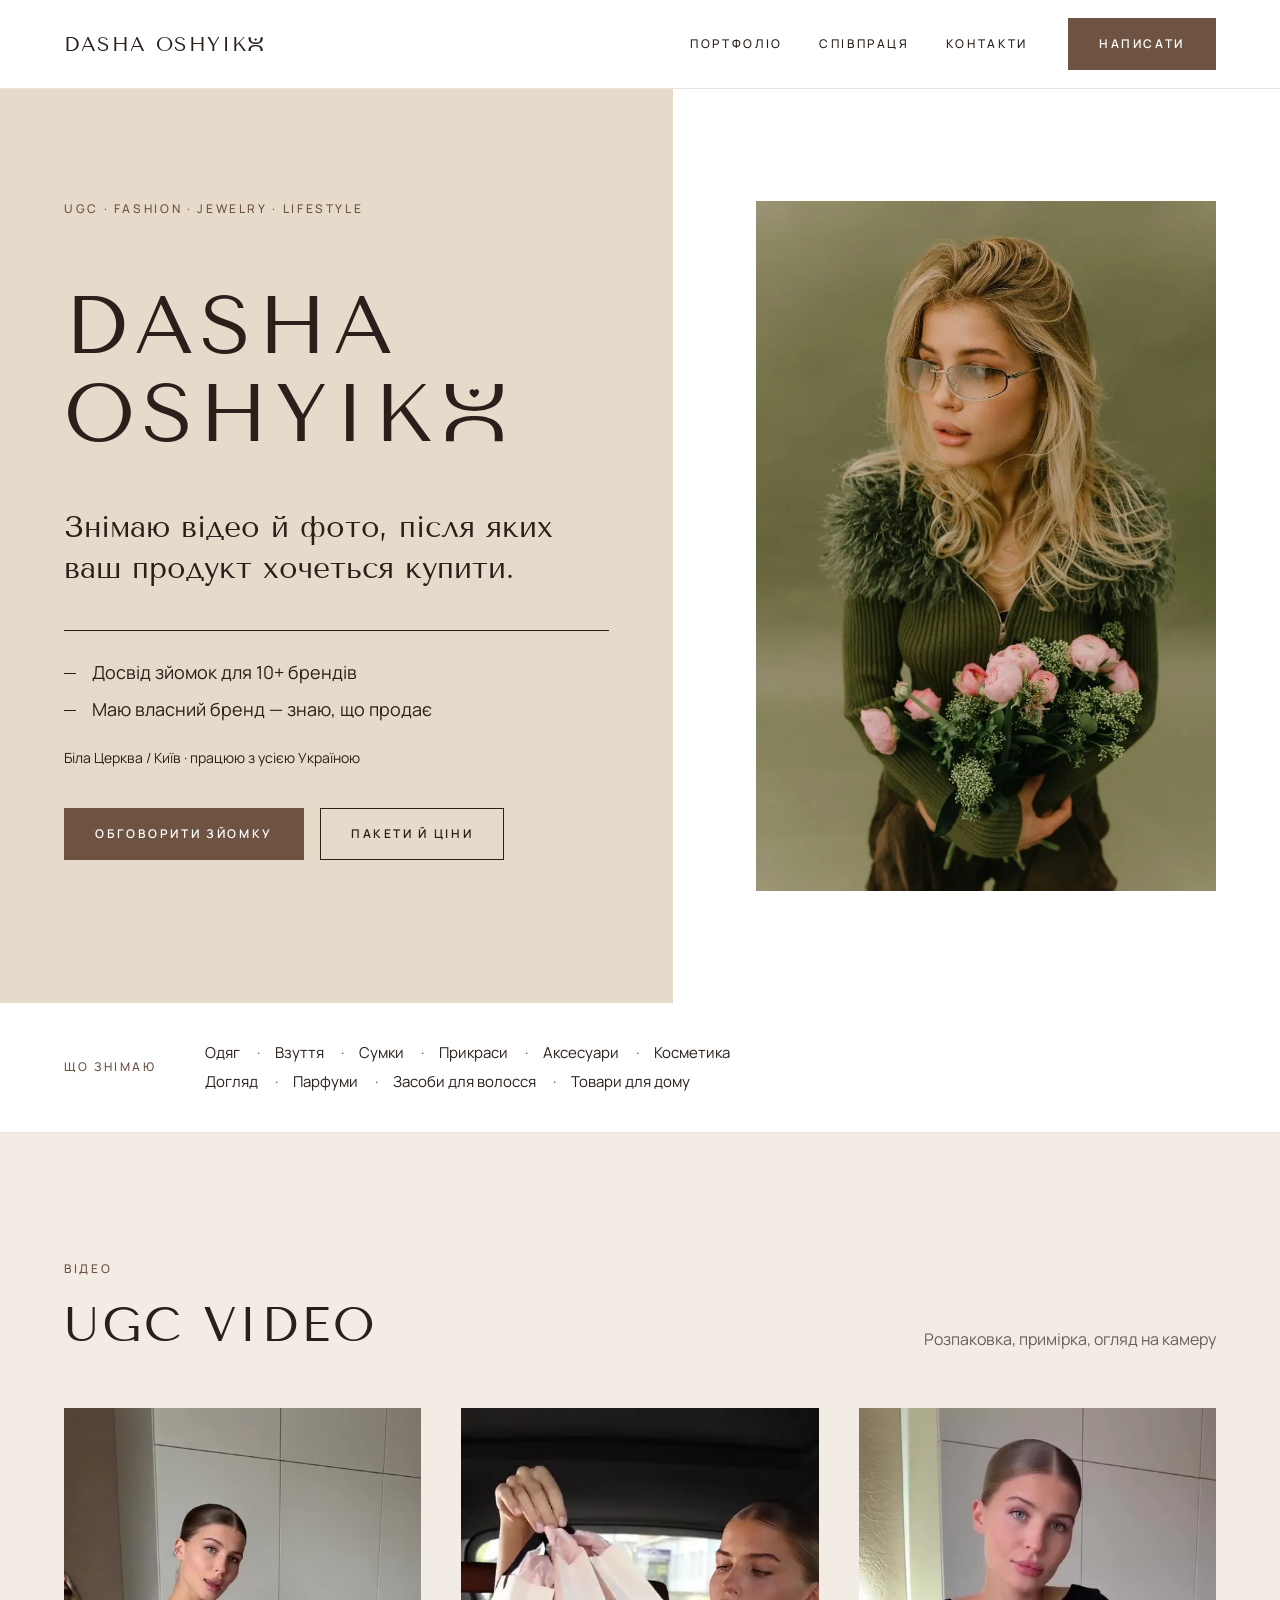
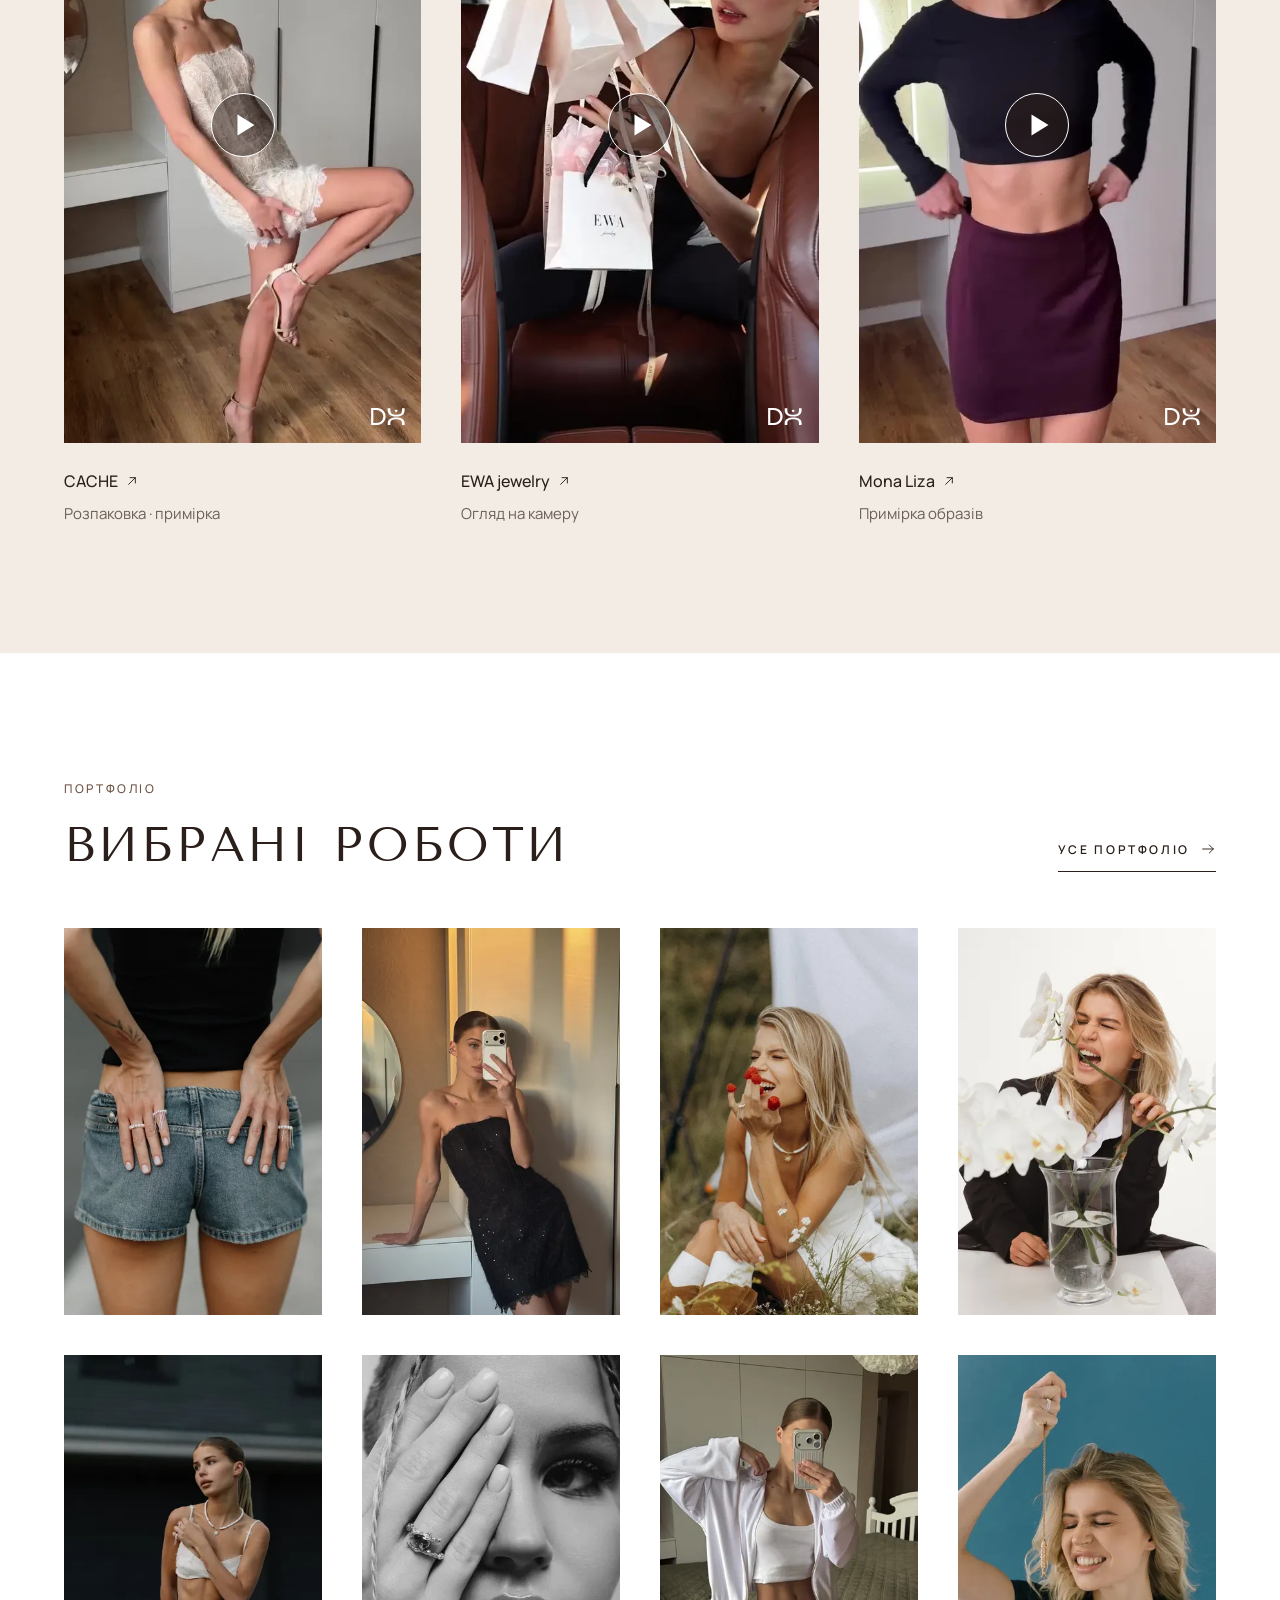
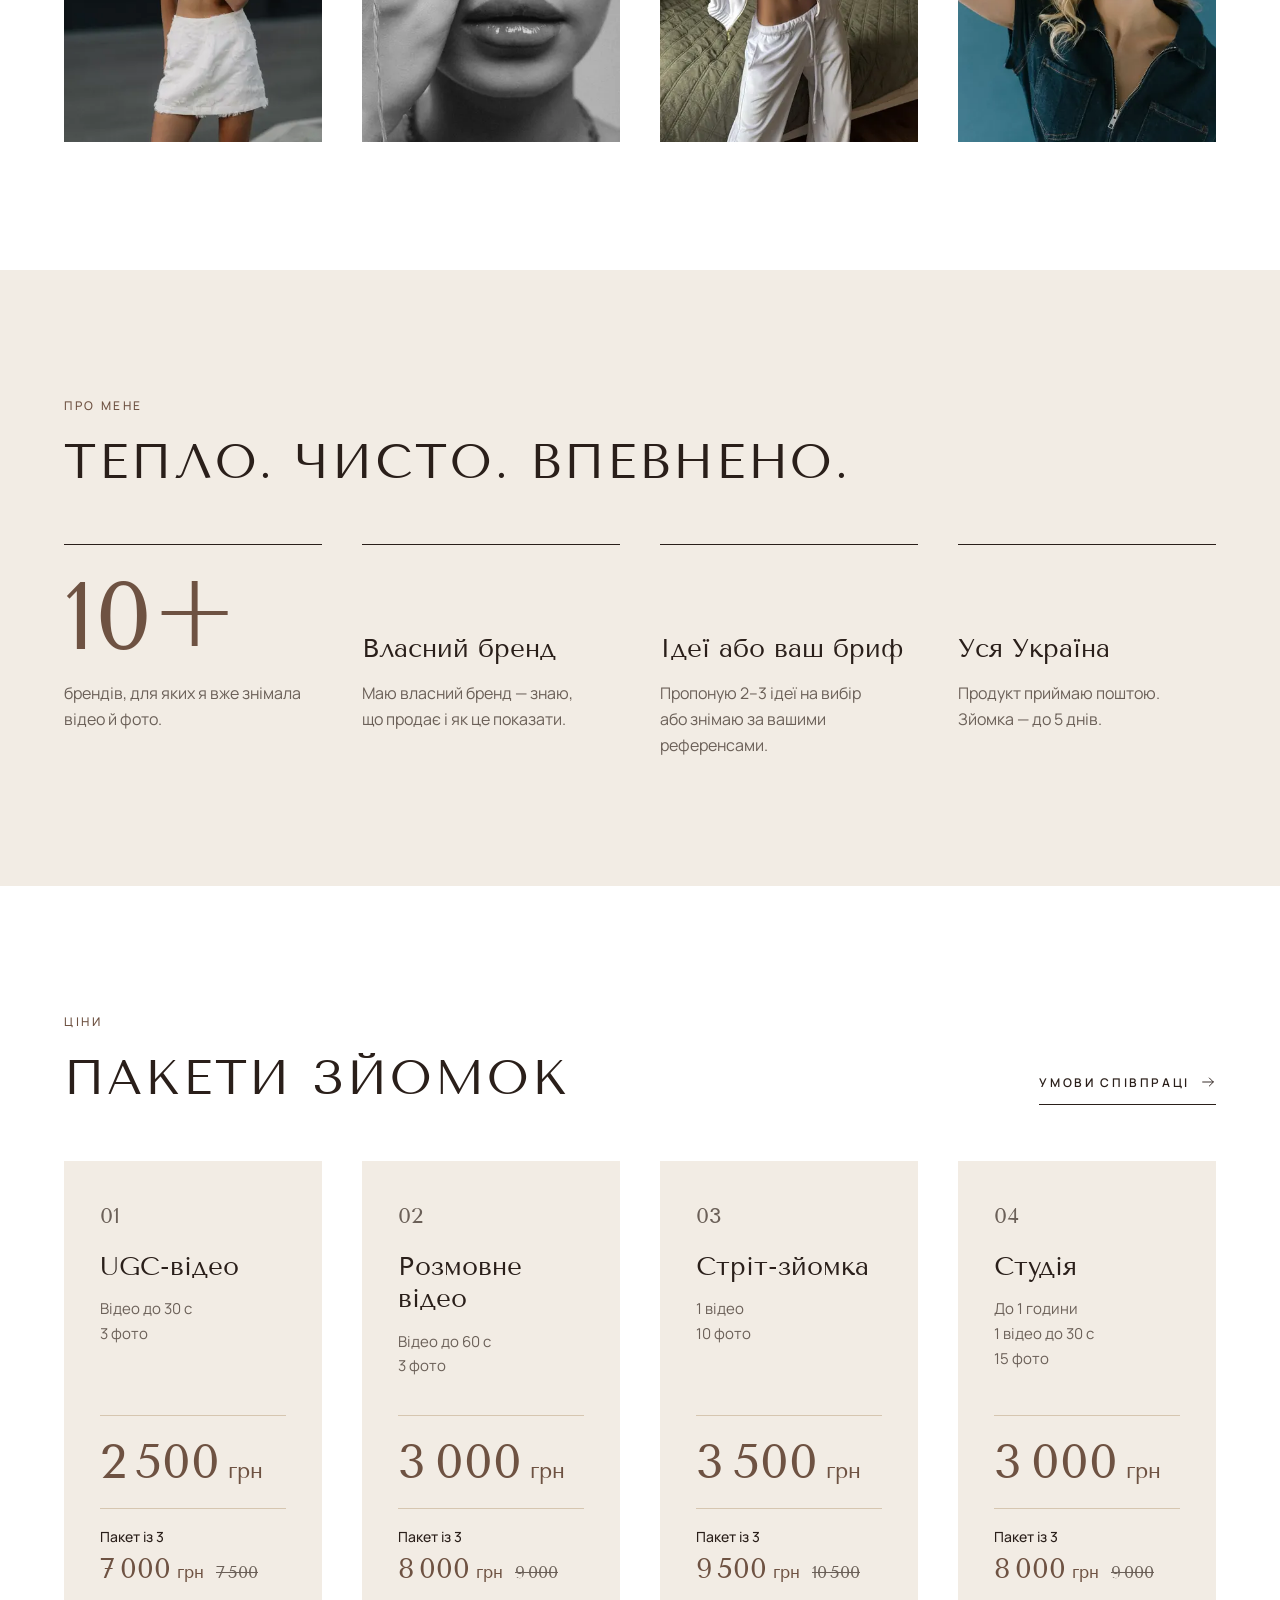
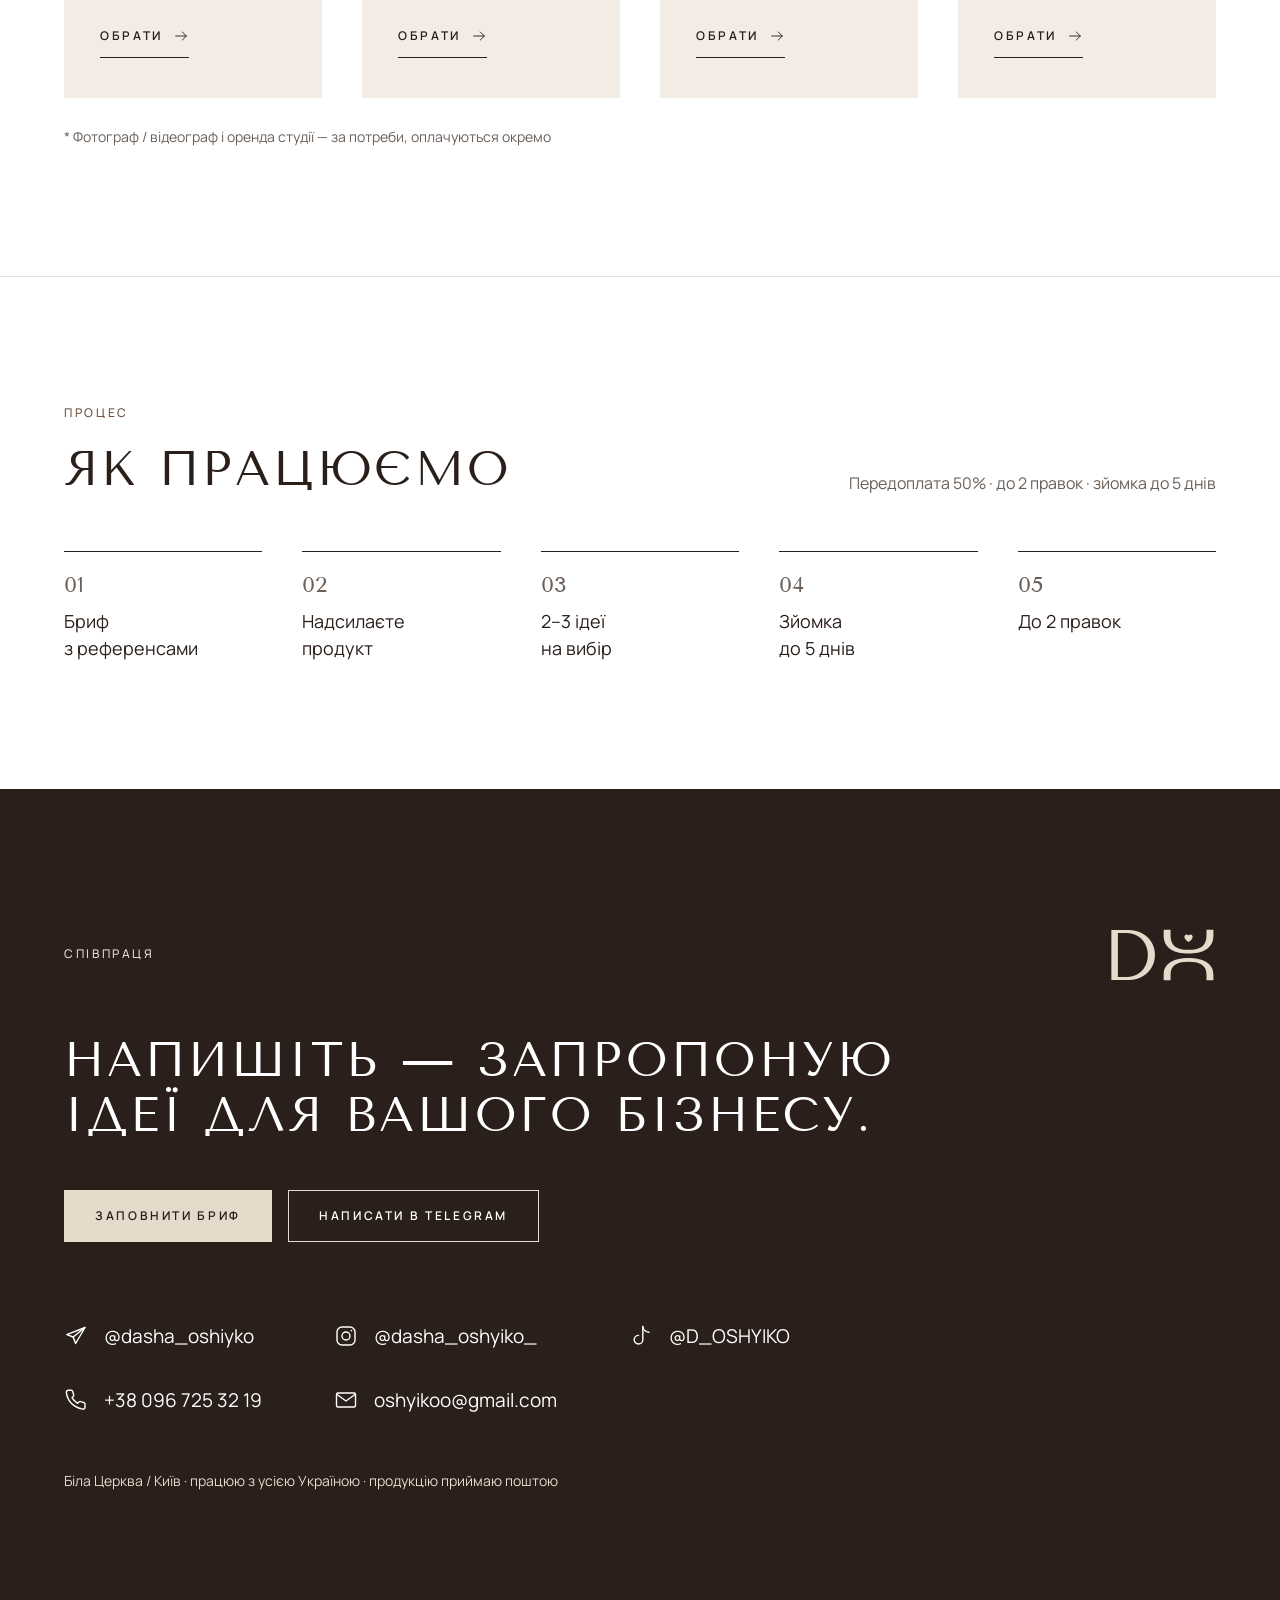
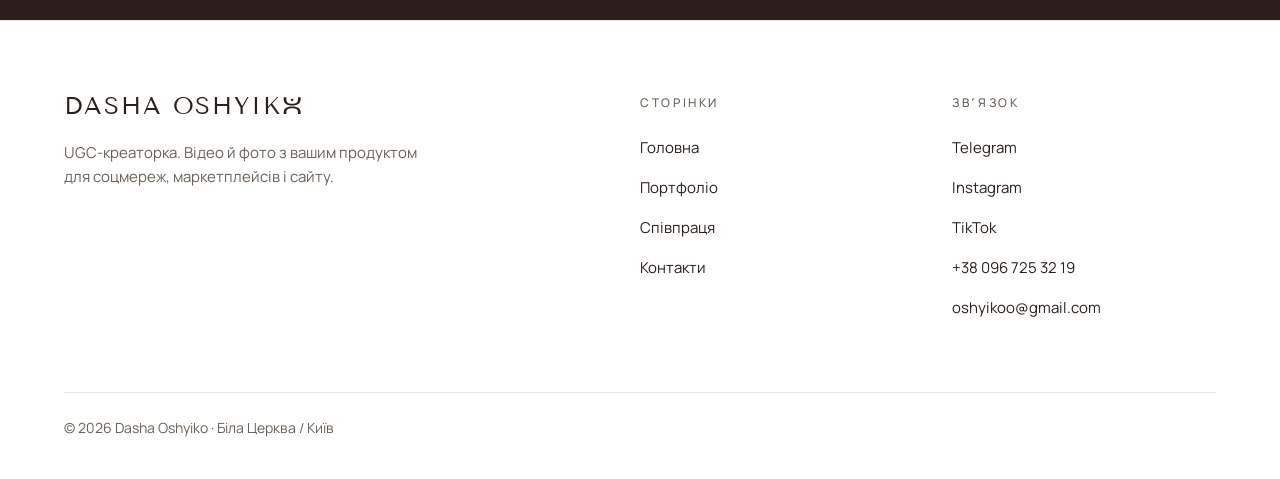
==== commit 52dc5ea4: "Header stays pinned to the top on iOS Safari Co-Authored-By: Claude Opus 5.5 <noreply@anthropic.com>" ====
--- a/index.html
+++ b/index.html
@@ -24,7 +24,7 @@
 <link rel="preconnect" href="https://fonts.googleapis.com">
 <link rel="preconnect" href="https://fonts.gstatic.com" crossorigin>
 <link rel="stylesheet" href="https://fonts.googleapis.com/css2?family=Manrope:wght@400;500;600&amp;family=Tenor+Sans&amp;display=swap">
-<link rel="stylesheet" href="assets/css/style.css?v=e59d6be9">
+<link rel="stylesheet" href="assets/css/style.css?v=45313ef7">
 <script>document.documentElement.classList.add('js');setTimeout(function(){if(!window.__do)document.documentElement.classList.remove('js')},3000)</script>
 </head>
 <body>
@@ -79,28 +79,28 @@
 <section class="sec sec--soft" id="video" aria-labelledby="video-h">
 <div class="wrap">
 <div class="head rv"><div><p class="eyebrow">Відео</p><h2 class="h2" id="video-h">UGC VIDEO</h2></div><p class="head__aside">Розпаковка, примірка, огляд на&nbsp;камеру</p></div>
-<div class="vgrid"><div class="vcard rv">
-<div class="vbox" data-href="https://www.instagram.com/s/aGlnaGxpZ2h0OjE3ODk2NTIxOTkzNjg0MzA0?story_media_id=4033252641877844966">
+<div class="vcar"><div class="vgrid"><div class="vcard rv">
+<div class="vbox">
 <img src="assets/video/cache-poster.webp" alt="" width="540" height="960" loading="lazy" decoding="async">
 <a class="vplay" href="https://www.instagram.com/s/aGlnaGxpZ2h0OjE3ODk2NTIxOTkzNjg0MzA0?story_media_id=4033252641877844966" target="_blank" rel="noopener" aria-label="Дивитися відео CACHE в Instagram (нова вкладка)"><svg viewBox="0 0 64 64" aria-hidden="true"><circle cx="32" cy="32" r="31.5" fill="#2A1F1A" fill-opacity=".5" stroke="#FFFFFF" stroke-width="1"/><path d="M26.5 21.5v21l17-10.5z" fill="#FFFFFF"/></svg></a>
 <span class="wm" aria-hidden="true"><span class="wm__d">D</span><svg class="wm__o" aria-hidden="true" viewBox="0 0 76.5 72.4" fill="currentColor"><path d="M3.0,1.2 V9 C3.0,28.5 19.5,35.0 38.25,35.0 C57,35.0 73.5,28.5 73.5,9 V1.2 H62.5 V9 C62.5,24.0 53,28.0 38.25,28.0 C23.5,28.0 14.0,24.0 14.0,9 V1.2 Z"/><path d="M3.0,71.2 V63.4 C3.0,46.0 19.5,39.5 38.25,39.5 C57,39.5 73.5,46.0 73.5,63.4 V71.2 H62.5 V63.4 C62.5,50.5 53,46.5 38.25,46.5 C23.5,46.5 14.0,50.5 14.0,63.4 V71.2 Z"/><path transform="translate(31.65,6.5) scale(.55)" d="M12 21.2C7 17.6 1.5 13.4 1.5 7.6 1.5 4.3 4 1.8 7.1 1.8c2 0 3.8 1.1 4.9 2.8 1.1-1.7 2.9-2.8 4.9-2.8 3.1 0 5.6 2.5 5.6 5.8 0 5.8-5.5 10-10.5 13.6z"/></svg></span>
 </div>
 <div class="vmeta"><a href="https://www.instagram.com/s/aGlnaGxpZ2h0OjE3ODk2NTIxOTkzNjg0MzA0?story_media_id=4033252641877844966" target="_blank" rel="noopener">CACHE<svg viewBox="0 0 24 24" fill="none" stroke="currentColor" stroke-width="1.4" stroke-linecap="round" stroke-linejoin="round" aria-hidden="true" class="arr"><path d="M7 17 17 7M9 7h8v8"/></svg><span class="sr">&nbsp;— Instagram, нова вкладка</span></a><p>Розпаковка · примірка</p></div>
 </div><div class="vcard rv">
-<div class="vbox" data-href="https://www.instagram.com/reel/De_-ajcoZOT/">
+<div class="vbox">
 <img src="assets/video/ewa-poster.webp" alt="" width="540" height="960" loading="lazy" decoding="async">
 <a class="vplay" href="https://www.instagram.com/reel/De_-ajcoZOT/" target="_blank" rel="noopener" aria-label="Дивитися відео EWA jewelry в Instagram (нова вкладка)"><svg viewBox="0 0 64 64" aria-hidden="true"><circle cx="32" cy="32" r="31.5" fill="#2A1F1A" fill-opacity=".5" stroke="#FFFFFF" stroke-width="1"/><path d="M26.5 21.5v21l17-10.5z" fill="#FFFFFF"/></svg></a>
 <span class="wm" aria-hidden="true"><span class="wm__d">D</span><svg class="wm__o" aria-hidden="true" viewBox="0 0 76.5 72.4" fill="currentColor"><path d="M3.0,1.2 V9 C3.0,28.5 19.5,35.0 38.25,35.0 C57,35.0 73.5,28.5 73.5,9 V1.2 H62.5 V9 C62.5,24.0 53,28.0 38.25,28.0 C23.5,28.0 14.0,24.0 14.0,9 V1.2 Z"/><path d="M3.0,71.2 V63.4 C3.0,46.0 19.5,39.5 38.25,39.5 C57,39.5 73.5,46.0 73.5,63.4 V71.2 H62.5 V63.4 C62.5,50.5 53,46.5 38.25,46.5 C23.5,46.5 14.0,50.5 14.0,63.4 V71.2 Z"/><path transform="translate(31.65,6.5) scale(.55)" d="M12 21.2C7 17.6 1.5 13.4 1.5 7.6 1.5 4.3 4 1.8 7.1 1.8c2 0 3.8 1.1 4.9 2.8 1.1-1.7 2.9-2.8 4.9-2.8 3.1 0 5.6 2.5 5.6 5.8 0 5.8-5.5 10-10.5 13.6z"/></svg></span>
 </div>
 <div class="vmeta"><a href="https://www.instagram.com/reel/De_-ajcoZOT/" target="_blank" rel="noopener">EWA jewelry<svg viewBox="0 0 24 24" fill="none" stroke="currentColor" stroke-width="1.4" stroke-linecap="round" stroke-linejoin="round" aria-hidden="true" class="arr"><path d="M7 17 17 7M9 7h8v8"/></svg><span class="sr">&nbsp;— Instagram, нова вкладка</span></a><p>Огляд на&nbsp;камеру</p></div>
 </div><div class="vcard rv">
-<div class="vbox" data-href="https://www.instagram.com/reel/DfuhY7GIm7K/">
+<div class="vbox">
 <img src="assets/video/monaliza-poster.webp" alt="" width="540" height="960" loading="lazy" decoding="async">
 <a class="vplay" href="https://www.instagram.com/reel/DfuhY7GIm7K/" target="_blank" rel="noopener" aria-label="Дивитися відео Mona Liza в Instagram (нова вкладка)"><svg viewBox="0 0 64 64" aria-hidden="true"><circle cx="32" cy="32" r="31.5" fill="#2A1F1A" fill-opacity=".5" stroke="#FFFFFF" stroke-width="1"/><path d="M26.5 21.5v21l17-10.5z" fill="#FFFFFF"/></svg></a>
 <span class="wm" aria-hidden="true"><span class="wm__d">D</span><svg class="wm__o" aria-hidden="true" viewBox="0 0 76.5 72.4" fill="currentColor"><path d="M3.0,1.2 V9 C3.0,28.5 19.5,35.0 38.25,35.0 C57,35.0 73.5,28.5 73.5,9 V1.2 H62.5 V9 C62.5,24.0 53,28.0 38.25,28.0 C23.5,28.0 14.0,24.0 14.0,9 V1.2 Z"/><path d="M3.0,71.2 V63.4 C3.0,46.0 19.5,39.5 38.25,39.5 C57,39.5 73.5,46.0 73.5,63.4 V71.2 H62.5 V63.4 C62.5,50.5 53,46.5 38.25,46.5 C23.5,46.5 14.0,50.5 14.0,63.4 V71.2 Z"/><path transform="translate(31.65,6.5) scale(.55)" d="M12 21.2C7 17.6 1.5 13.4 1.5 7.6 1.5 4.3 4 1.8 7.1 1.8c2 0 3.8 1.1 4.9 2.8 1.1-1.7 2.9-2.8 4.9-2.8 3.1 0 5.6 2.5 5.6 5.8 0 5.8-5.5 10-10.5 13.6z"/></svg></span>
 </div>
 <div class="vmeta"><a href="https://www.instagram.com/reel/DfuhY7GIm7K/" target="_blank" rel="noopener">Mona Liza<svg viewBox="0 0 24 24" fill="none" stroke="currentColor" stroke-width="1.4" stroke-linecap="round" stroke-linejoin="round" aria-hidden="true" class="arr"><path d="M7 17 17 7M9 7h8v8"/></svg><span class="sr">&nbsp;— Instagram, нова вкладка</span></a><p>Примірка образів</p></div>
-</div></div>
+</div></div><div class="vnav"><button class="vnav__b" type="button" data-dir="-1" aria-label="Попереднє відео"><svg viewBox="0 0 24 24" fill="none" stroke="currentColor" stroke-width="1.4" stroke-linecap="round" stroke-linejoin="round" aria-hidden="true"><path d="M15 5l-7 7 7 7"/></svg></button><p class="vnav__n" aria-live="polite"><span>1</span> / 3</p><button class="vnav__b" type="button" data-dir="1" aria-label="Наступне відео"><svg viewBox="0 0 24 24" fill="none" stroke="currentColor" stroke-width="1.4" stroke-linecap="round" stroke-linejoin="round" aria-hidden="true"><path d="M9 5l7 7-7 7"/></svg></button></div></div>
 </div>
 </section>
 
@@ -192,6 +192,6 @@
 <button class="lb__btn lb__next" type="button" aria-label="Наступне фото"><svg viewBox="0 0 24 24" fill="none" stroke="currentColor" stroke-width="1.4" stroke-linecap="round" stroke-linejoin="round" aria-hidden="true"><path d="M9 5l7 7-7 7"/></svg></button>
 <button class="lb__btn lb__close" type="button" aria-label="Закрити" autofocus><svg viewBox="0 0 24 24" fill="none" stroke="currentColor" stroke-width="1.4" stroke-linecap="round" stroke-linejoin="round" aria-hidden="true"><path d="M6 6l12 12M18 6 6 18"/></svg></button>
 </dialog>
-<script src="assets/js/main.js?v=e59d6be9" defer></script>
+<script src="assets/js/main.js?v=45313ef7" defer></script>
 </body>
 </html>
--- a/assets/css/style.css
+++ b/assets/css/style.css
@@ -74,29 +74,30 @@
 /* ---------- buttons ---------- */
 .btn{display:inline-flex;align-items:center;justify-content:center;gap:12px;min-height:52px;padding:0 30px;border:1px solid transparent;font-family:var(--sans);font-size:12px;line-height:1;font-weight:600;letter-spacing:.22em;text-transform:uppercase;text-decoration:none;cursor:pointer;transition:background-color .2s,color .2s,border-color .2s;white-space:nowrap}
 .btn--p{background:var(--cocoa);color:var(--white)}
-.btn--p:hover{background:var(--ink)}
+@media (hover:hover){.btn--p:hover{background:var(--ink)}}
 .btn--s{border-color:var(--ink);color:var(--ink);background:transparent}
-.btn--s:hover{background:var(--ink);color:var(--white)}
+@media (hover:hover){.btn--s:hover{background:var(--ink);color:var(--white)}}
 .btn--light{border-color:var(--sand);color:var(--white);background:transparent}
-.btn--light:hover{background:var(--sand);color:var(--ink)}
+@media (hover:hover){.btn--light:hover{background:var(--sand);color:var(--ink)}}
 .btn--sand{background:var(--sand);color:var(--ink)}
-.btn--sand:hover{background:var(--white)}
+@media (hover:hover){.btn--sand:hover{background:var(--white)}}
 .btns{display:flex;flex-wrap:wrap;gap:16px}
 .link{display:inline-flex;align-items:center;gap:10px;font-size:12px;font-weight:600;letter-spacing:.22em;text-transform:uppercase;text-decoration:none;padding:12px 0;border-bottom:1px solid currentColor}
-.link:hover{color:var(--cocoa)}
+@media (hover:hover){.link:hover{color:var(--cocoa)}}
 .arr{width:16px;height:16px;flex:none}
 @media (max-width:560px){.btns .btn{width:100%}}
 @media (min-width:821px) and (max-width:1102px){.hero .btns{display:grid;grid-template-columns:max-content}.hero .btns .btn{width:100%}}
 
 /* ---------- header ---------- */
 .hdr{position:sticky;top:0;z-index:50;background:var(--white);border-bottom:1px solid var(--line)}
+.hdr::before{content:"";position:absolute;left:0;right:0;bottom:100%;height:100vh;background:var(--white);pointer-events:none}
 .hdr__in{display:flex;align-items:center;justify-content:space-between;gap:24px;height:var(--hdr)}
 .hdr__logo{text-decoration:none;color:var(--ink);display:inline-flex;padding:12px 0}
 .hdr__logo .wm{font-size:20px}
 .nav{display:flex;align-items:center;gap:40px}
 .nav__list{display:flex;gap:36px}
 .nav__a{display:inline-block;padding:12px 0;font-size:12px;font-weight:500;letter-spacing:.22em;text-transform:uppercase;text-decoration:none;color:var(--ink);border-bottom:1px solid transparent}
-.nav__a:hover{color:var(--cocoa)}
+@media (hover:hover){.nav__a:hover{color:var(--cocoa)}}
 .nav__a[aria-current="page"]{border-bottom-color:var(--ink)}
 .burger{display:none;width:44px;height:44px;margin-right:-10px;border:0;background:none;padding:0;cursor:pointer;position:relative}
 .burger span{position:absolute;left:10px;right:10px;height:1px;background:var(--ink);transition:transform .25s,top .25s}
@@ -138,7 +139,7 @@
   .hero__grid{grid-template-columns:minmax(0,1fr)}
   .hero__l{padding:56px 0 64px}
   .hero__l::before{right:-100vw}
-  .hero__r{padding:48px 0 64px;justify-content:flex-start}
+  .hero__r{padding:48px 0 64px;justify-content:center}
   .hero .h1{margin-top:44px}
   .hero__lead{margin-top:36px}
   .facts li{font-size:17px}
@@ -159,7 +160,8 @@
 .ph img{width:100%;height:100%;object-fit:cover}
 .grid4{display:grid;grid-template-columns:repeat(4,minmax(0,1fr));gap:40px}
 @media (max-width:1100px){.grid4{gap:24px}}
-@media (max-width:820px){.grid4{grid-template-columns:repeat(2,minmax(0,1fr));gap:16px}}
+@media (max-width:820px){.grid4{gap:16px}}
+@media (max-width:560px){.grid4{grid-template-columns:repeat(2,minmax(0,1fr))}}
 .grid4 + .grid4{margin-top:40px}
 @media (max-width:1100px){.grid4 + .grid4{margin-top:24px}}
 @media (max-width:820px){.grid4 + .grid4{margin-top:16px}}
@@ -174,7 +176,7 @@
 /* ---------- video ---------- */
 .vgrid{display:grid;grid-template-columns:repeat(3,minmax(0,1fr));gap:40px}
 @media (max-width:1100px){.vgrid{gap:24px}}
-@media (max-width:820px){.vgrid{padding-top:6px;padding-bottom:6px;display:flex;gap:16px;overflow-x:auto;scroll-snap-type:x mandatory;margin-left:calc(var(--pad) * -1);margin-right:calc(var(--pad) * -1);padding:0 var(--pad);scroll-padding-inline:var(--pad);scrollbar-width:none}.vgrid::-webkit-scrollbar{display:none}.vcard{flex:0 0 min(72%,340px);scroll-snap-align:start}}
+@media (max-width:620px){.vgrid{padding-top:6px;padding-bottom:6px;display:flex;gap:16px;overflow-x:auto;scroll-snap-type:x mandatory;margin-left:calc(var(--pad) * -1);margin-right:calc(var(--pad) * -1);padding:0 var(--pad);scroll-padding-inline:var(--pad);scrollbar-width:none}.vgrid::-webkit-scrollbar{display:none}.vcard{flex:0 0 min(78%,340px);scroll-snap-align:start}}
 .vbox{position:relative;aspect-ratio:9/16;background:var(--sand);overflow:hidden}
 .vbox img,.vbox video{position:absolute;inset:0;width:100%;height:100%;object-fit:cover}
 .vbox video{background:var(--ink)}
@@ -187,8 +189,17 @@
 .vbox.is-playing .vplay,.vbox.is-playing .wm,.vbox.is-playing img{display:none}
 .vmeta{margin-top:16px}
 .vmeta a{min-height:44px;position:relative;font-size:16px;line-height:1.4;font-weight:500;text-decoration:none;display:inline-flex;align-items:center;gap:6px}
-.vmeta a:hover{color:var(--cocoa)}
+@media (hover:hover){.vmeta a:hover{color:var(--cocoa)}}
 .vmeta p{font-size:15px;line-height:1.5;color:var(--muted)}
+.vmeta .vmeta__t{font-size:16px;line-height:1.4;font-weight:500;color:var(--ink);min-height:0}
+.vnav{display:none}
+@media (max-width:620px){
+  .vnav{display:flex;align-items:center;justify-content:space-between;margin-top:20px}
+  .vnav__b{width:48px;height:48px;display:flex;align-items:center;justify-content:center;border:1px solid var(--ink);background:transparent;color:var(--ink);cursor:pointer;padding:0}
+  .vnav__b svg{width:22px;height:22px}
+  .vnav__b:disabled{border-color:var(--line);color:var(--sand-dark);cursor:default}
+  .vnav__n{font-size:14px;letter-spacing:.12em;color:var(--muted)}
+}
 
 /* ---------- about ---------- */
 .about{display:grid;grid-template-columns:repeat(4,minmax(0,1fr));gap:40px}
@@ -249,7 +260,7 @@
 @media (max-width:1100px){.clist{grid-template-columns:repeat(2,max-content)}}
 @media (max-width:620px){.clist{grid-template-columns:minmax(0,1fr);margin-top:56px;gap:4px}}
 .clink{display:flex;align-items:center;gap:16px;min-height:44px;font-size:19px;line-height:1.3;text-decoration:none;color:var(--white)}
-.clink:hover{color:var(--sand)}
+@media (hover:hover){.clink:hover{color:var(--sand)}}
 .clink svg{width:24px;height:24px;flex:none}
 .cta__geo{margin-top:48px;font-size:14px;line-height:1.55;color:var(--sand)}
 
@@ -264,7 +275,7 @@
 /* ---------- filters ---------- */
 .filters{display:flex;flex-wrap:wrap;gap:12px;margin-top:56px}
 .filter{min-height:44px;padding:0 20px;border:1px solid var(--line);background:var(--white);font-size:12px;font-weight:500;letter-spacing:.2em;text-transform:uppercase;cursor:pointer;transition:border-color .2s,background-color .2s,color .2s}
-.filter:hover{border-color:var(--ink)}
+@media (hover:hover){.filter:hover{border-color:var(--ink)}}
 .filter[aria-pressed="true"]{background:var(--ink);border-color:var(--ink);color:var(--white)}
 .pf-group[hidden]{display:none}
 .pf-group + .pf-group{margin-top:var(--sec)}
@@ -279,7 +290,7 @@
 .lb__img{max-height:calc(100vh - 140px);max-width:100%;width:auto;height:auto;object-fit:contain}
 .lb__cap{font-size:14px;color:var(--sand);text-align:center}
 .lb__btn{position:absolute;width:56px;height:56px;border:1px solid var(--muted);background:none;color:var(--white);cursor:pointer;display:flex;align-items:center;justify-content:center;transition:border-color .2s}
-.lb__btn:hover{border-color:var(--sand)}
+@media (hover:hover){.lb__btn:hover{border-color:var(--sand)}}
 .lb__btn svg{width:24px;height:24px}
 .lb__close{top:24px;right:24px}
 .lb__prev{left:24px;top:50%;margin-top:-28px}
@@ -291,7 +302,7 @@
 .faq details{border-bottom:1px solid var(--line)}
 .faq summary{list-style:none;display:flex;justify-content:space-between;align-items:center;gap:24px;padding:26px 0;cursor:pointer;font-family:var(--display);font-size:26px;line-height:1.3}
 .faq summary::-webkit-details-marker{display:none}
-.faq summary:hover{color:var(--cocoa)}
+@media (hover:hover){.faq summary:hover{color:var(--cocoa)}}
 .faq .pm{position:relative;width:20px;height:20px;flex:none}
 .faq .pm::before,.faq .pm::after{content:"";position:absolute;left:0;right:0;top:9.5px;height:1px;background:currentColor;transition:transform .25s}
 .faq .pm::after{transform:rotate(90deg)}
@@ -312,8 +323,8 @@
 .crow__k{display:block;font-size:12px;font-weight:500;letter-spacing:.22em;text-transform:uppercase;color:var(--muted)}
 .crow__v{display:block;margin-top:4px;font-size:20px;line-height:1.3;white-space:nowrap}
 .crow .arr{color:var(--muted);transition:transform .2s,color .2s}
-.crow:hover .arr{color:var(--cocoa);transform:translate(3px,-3px)}
-.crow:hover .crow__v{color:var(--cocoa)}
+@media (hover:hover){.crow:hover .arr{color:var(--cocoa);transform:translate(3px,-3px)}}
+@media (hover:hover){.crow:hover .crow__v{color:var(--cocoa)}}
 @media (max-width:420px){.crow__v{font-size:17px}}
 .cside{margin-top:40px}
 .cside p+p{margin-top:8px}
@@ -347,14 +358,14 @@
 .ftr{border-top:1px solid var(--line);padding:72px 0 40px}
 .ftr__top{display:grid;grid-template-columns:minmax(0,2fr) minmax(0,1fr) minmax(0,1fr);gap:48px}
 @media (max-width:820px){.ftr__top{grid-template-columns:minmax(0,1fr) minmax(0,1fr)}.ftr__brand{grid-column:1/-1}}
-@media (max-width:560px){.ftr__top{grid-template-columns:minmax(0,1fr)}}
+@media (max-width:560px){.ftr{padding:56px 0 32px}.ftr__top{grid-template-columns:minmax(0,.8fr) minmax(0,1.2fr);gap:40px 20px}.ftr__bot{margin-top:40px}}
 .ftr__brand .wm{font-size:24px}
 .ftr__brand p{margin-top:20px;max-width:360px;font-size:15px;line-height:1.6;color:var(--muted)}
 .ftr__h{font-size:12px;font-weight:500;letter-spacing:.22em;text-transform:uppercase;color:var(--muted)}
 .ftr__list{margin-top:16px}
 .ftr__list a[href^="tel"]{white-space:nowrap}
 .ftr__list a{overflow-wrap:anywhere;display:inline-flex;align-items:center;min-height:40px;padding:0;font-size:15px;line-height:1.4;text-decoration:none}
-.ftr__list a:hover{color:var(--cocoa)}
+@media (hover:hover){.ftr__list a:hover{color:var(--cocoa)}}
 .ftr__bot{margin-top:64px;padding-top:24px;border-top:1px solid var(--line);display:flex;justify-content:space-between;align-items:center;gap:16px;flex-wrap:wrap;font-size:14px;color:var(--muted);letter-spacing:0}
 
 
@@ -367,3 +378,6 @@
 .nf{min-height:calc(100vh - var(--hdr));display:flex;align-items:center}
 .nf .wm{font-size:120px;color:var(--sand)}
 @media (max-width:700px){.nf .wm{font-size:80px}}
+
+a,button,summary,label{-webkit-tap-highlight-color:transparent}
+@media (hover:none){.btn:active{opacity:.82}.filter:active,.vnav__b:active,.lb__btn:active{opacity:.7}.crow:active .crow__v,.ftr__list a:active,.link:active,.nav__a:active{color:var(--cocoa)}}
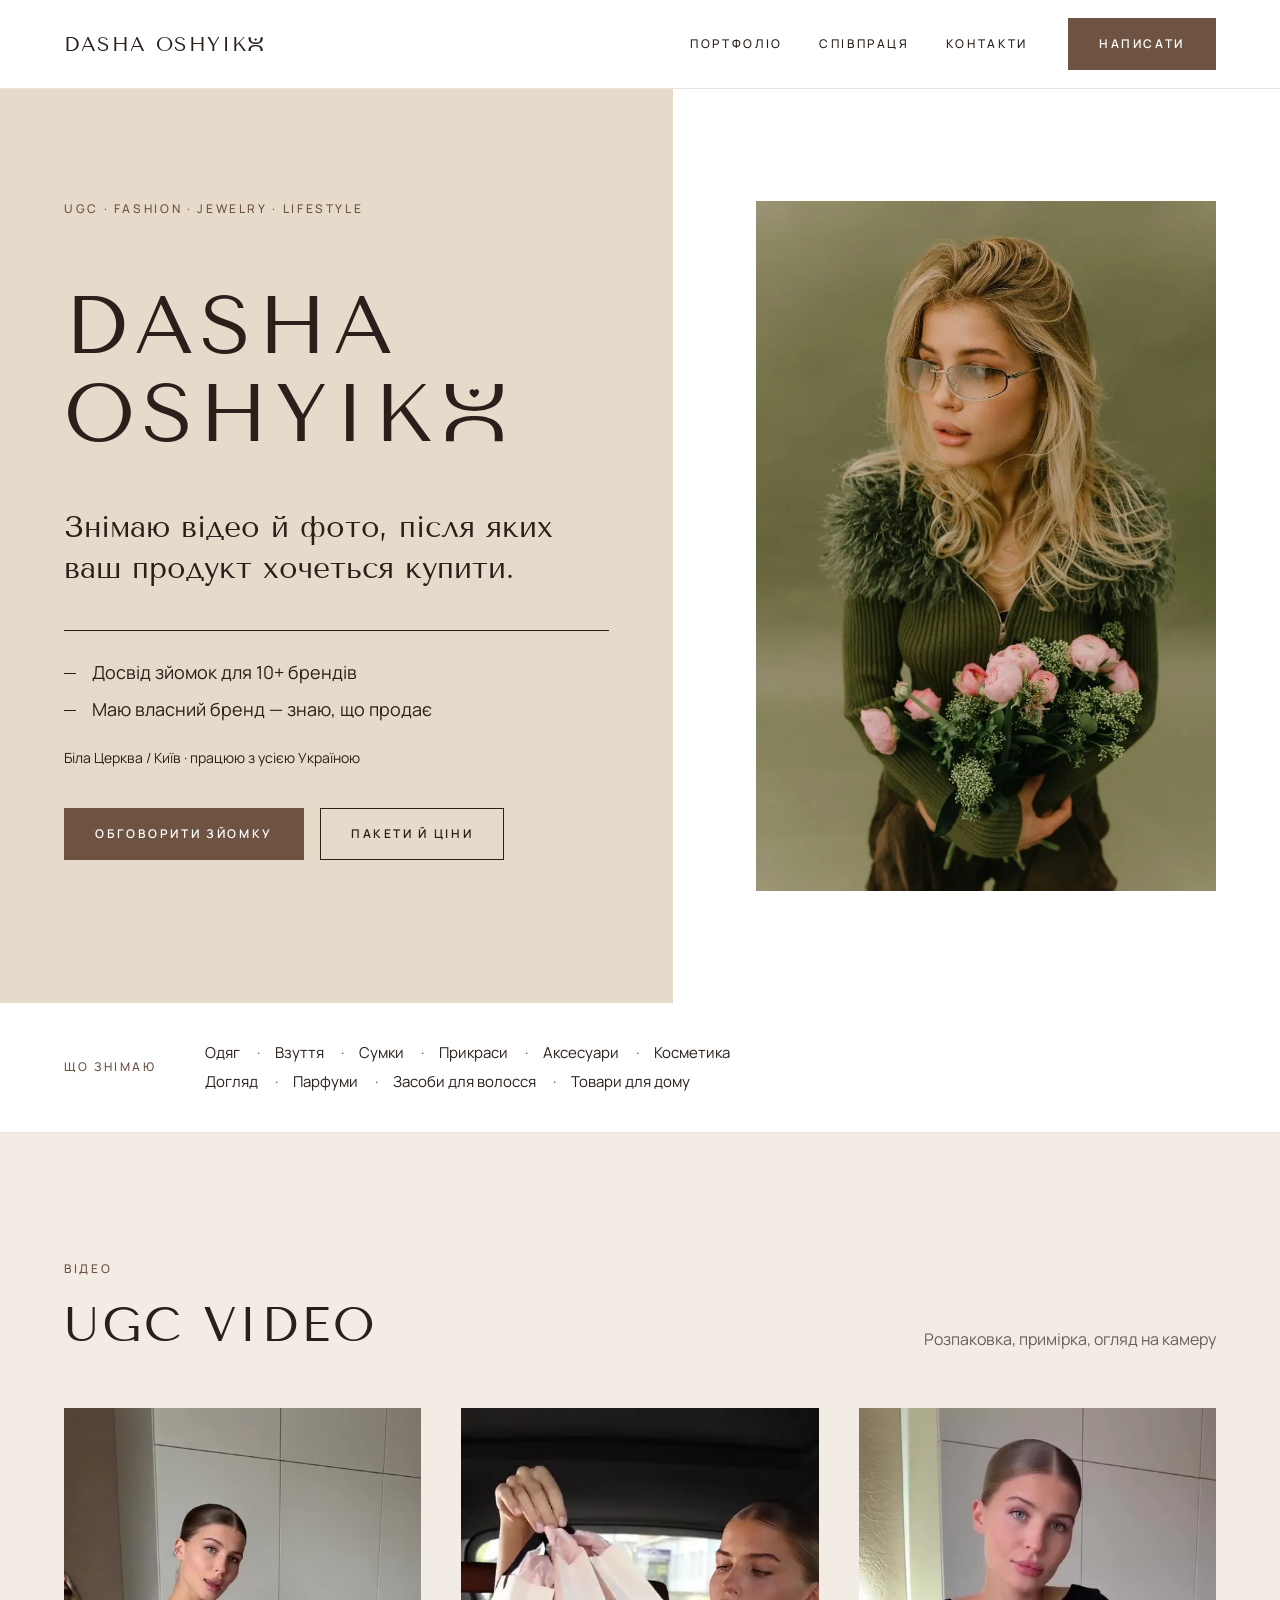
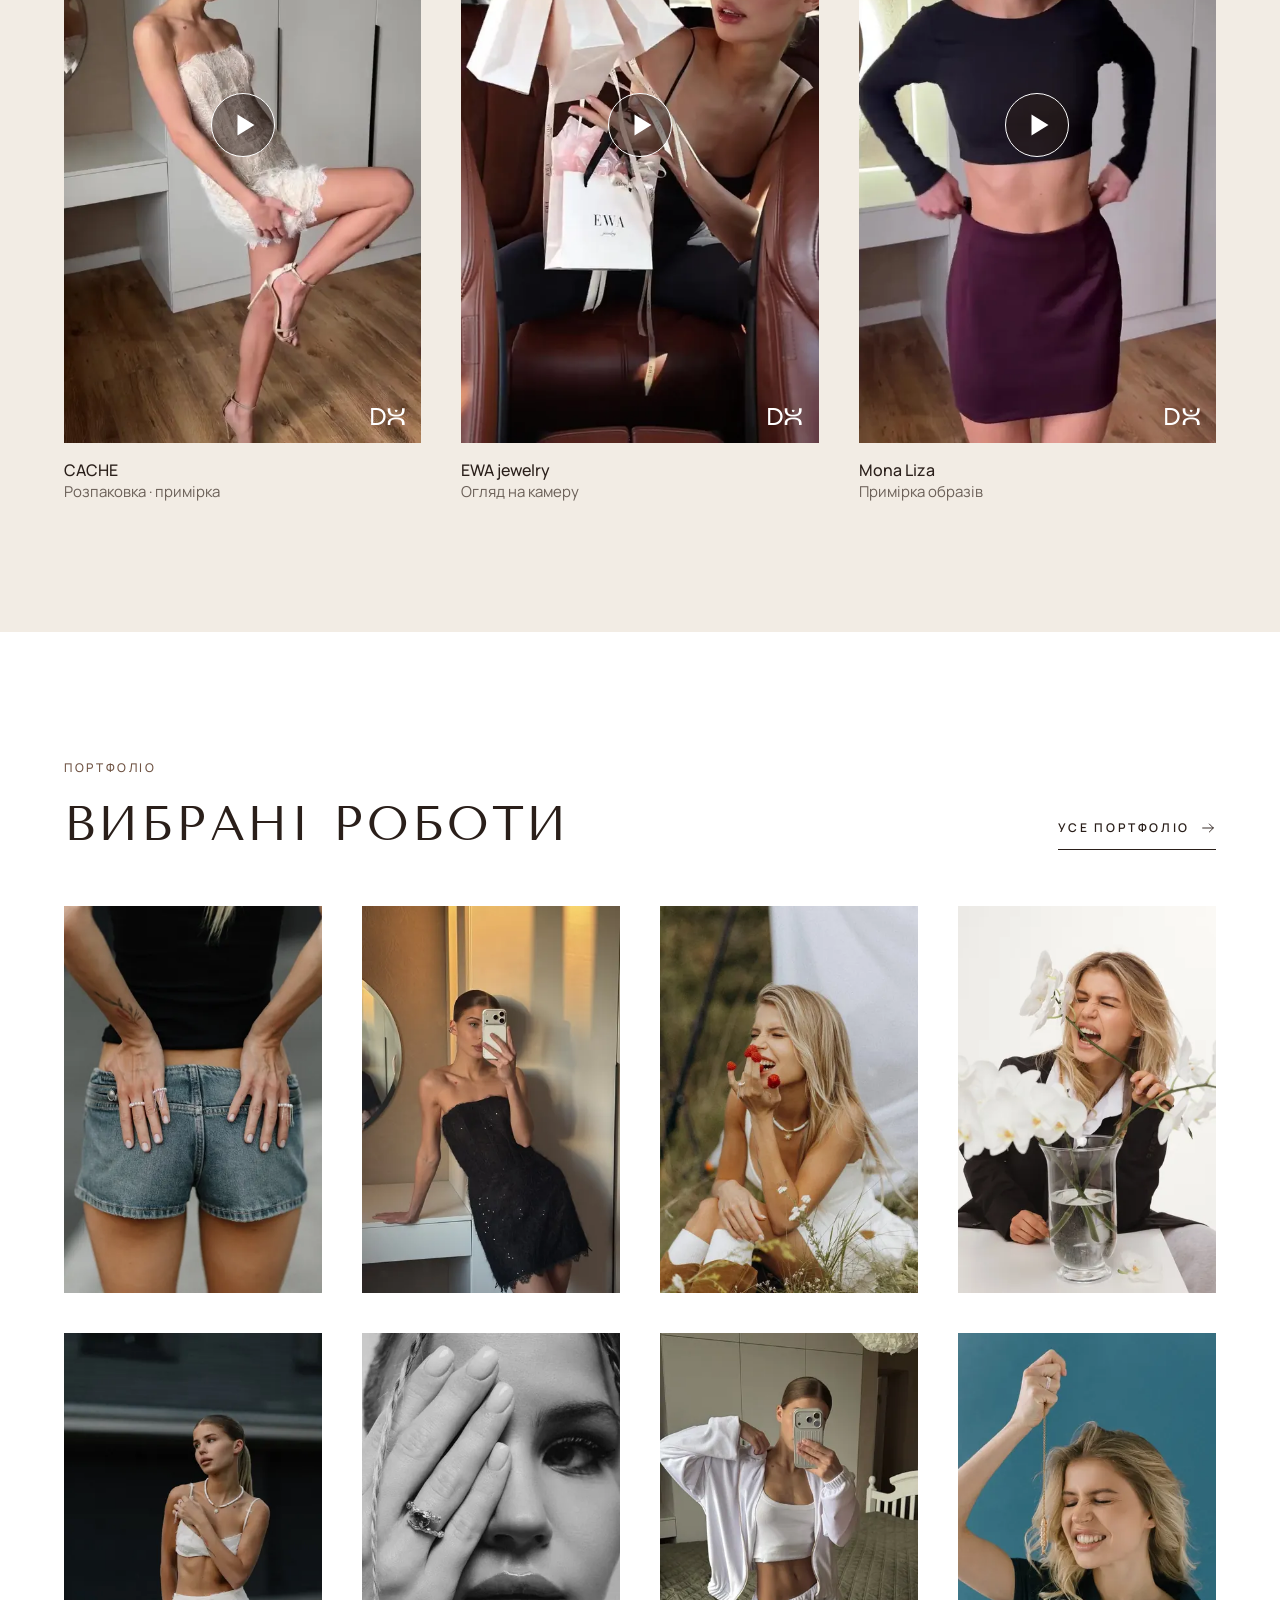
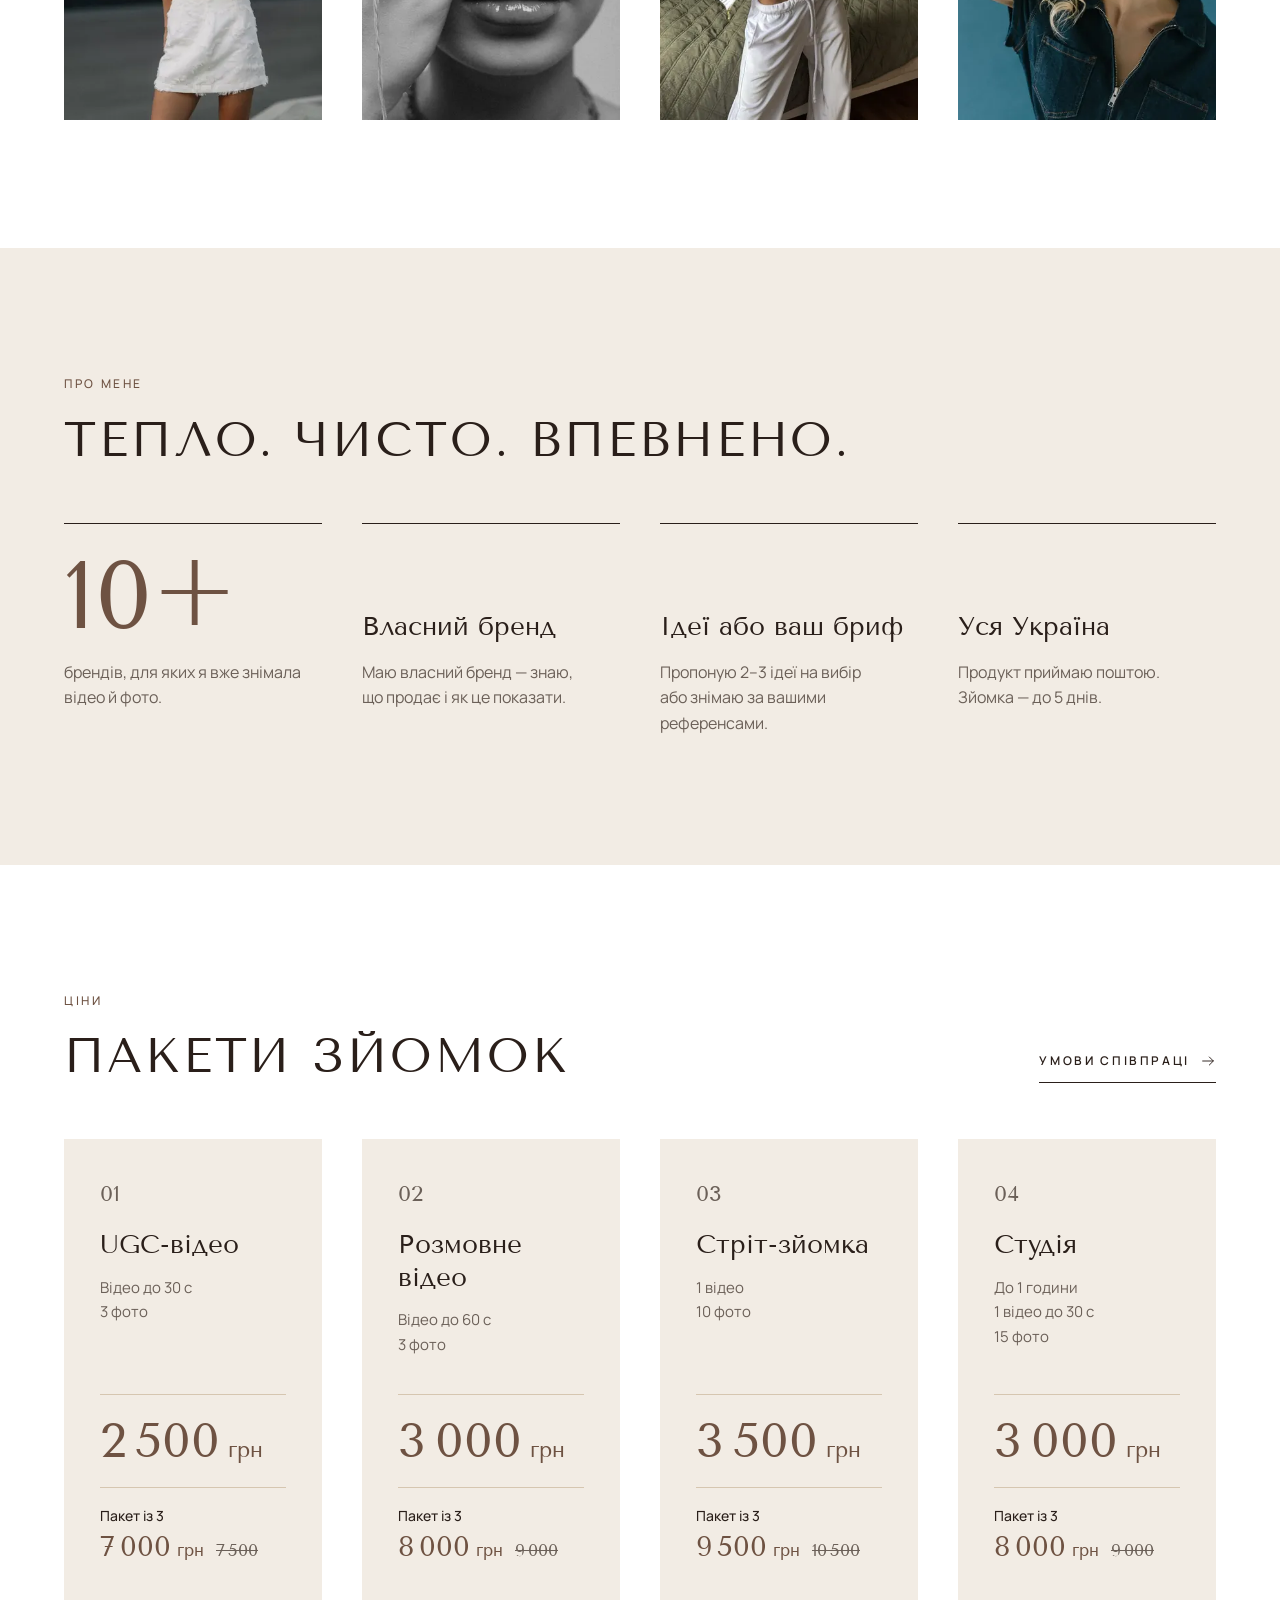
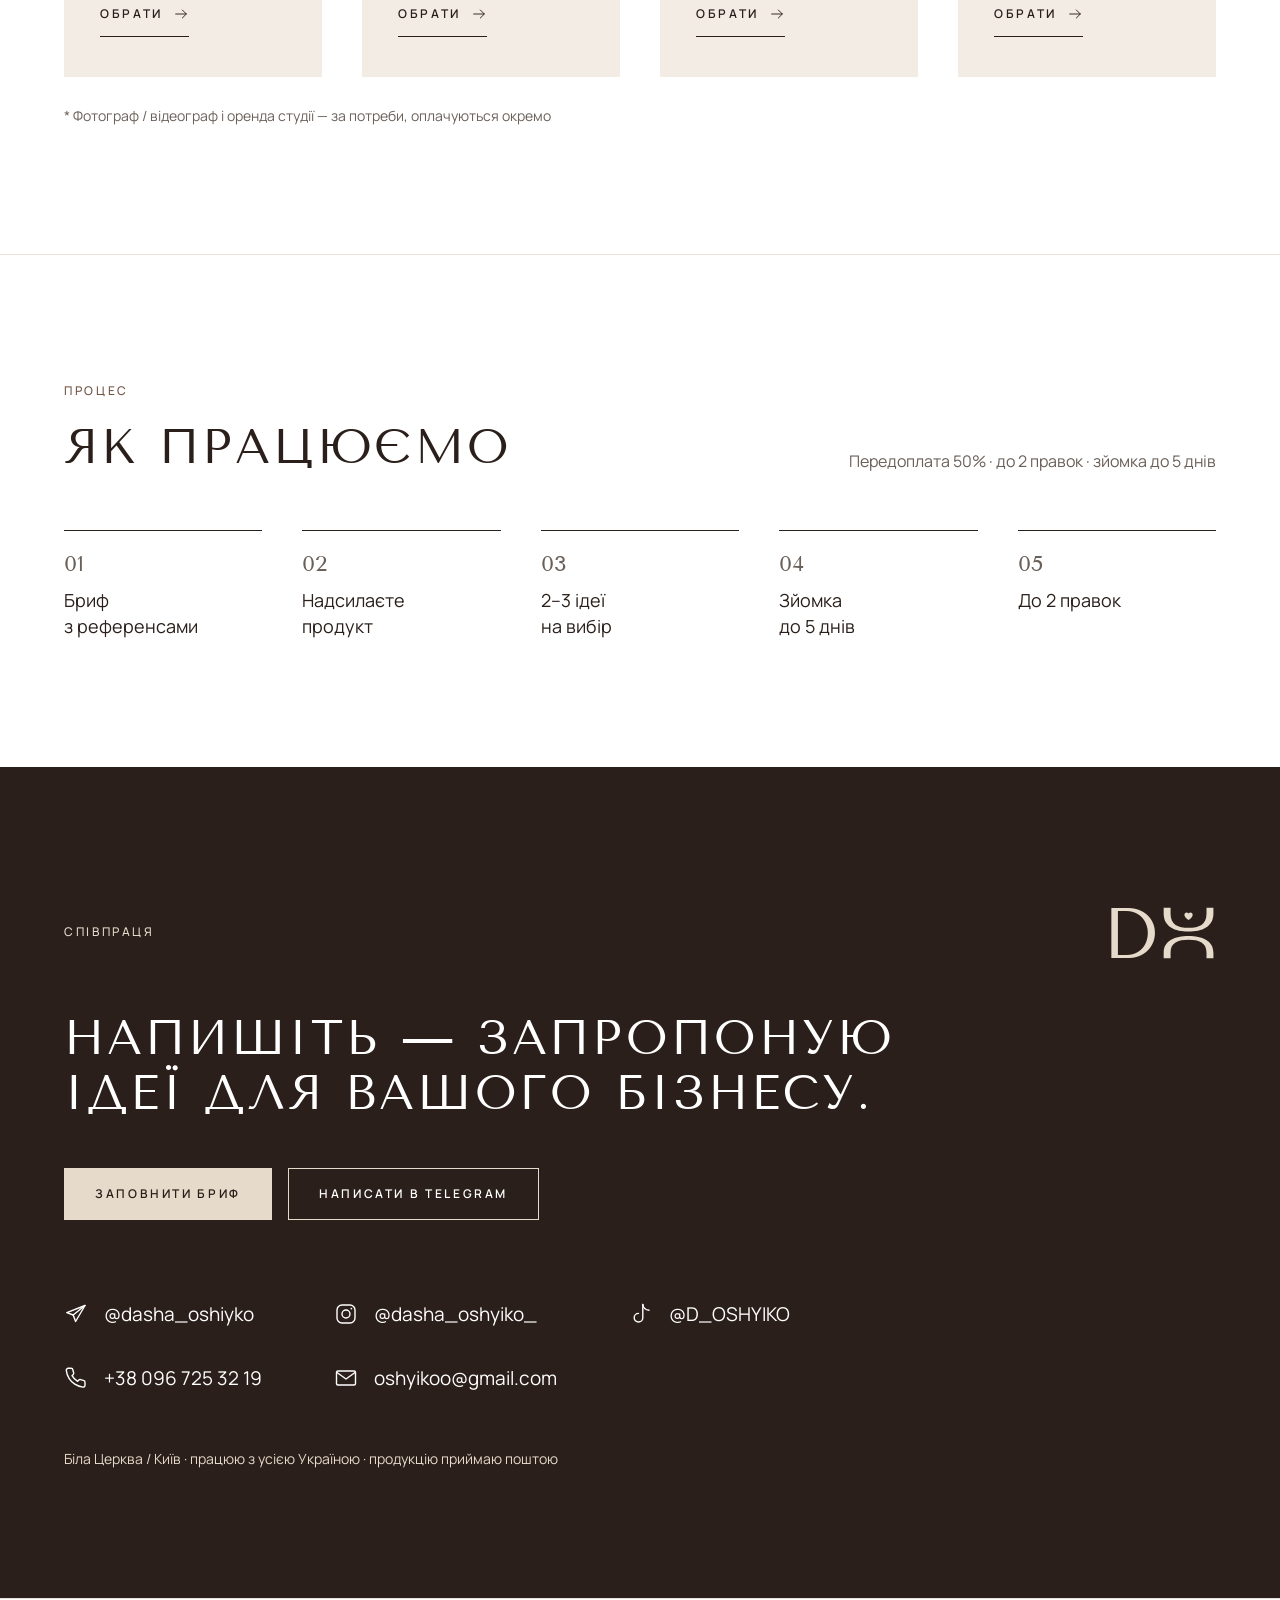
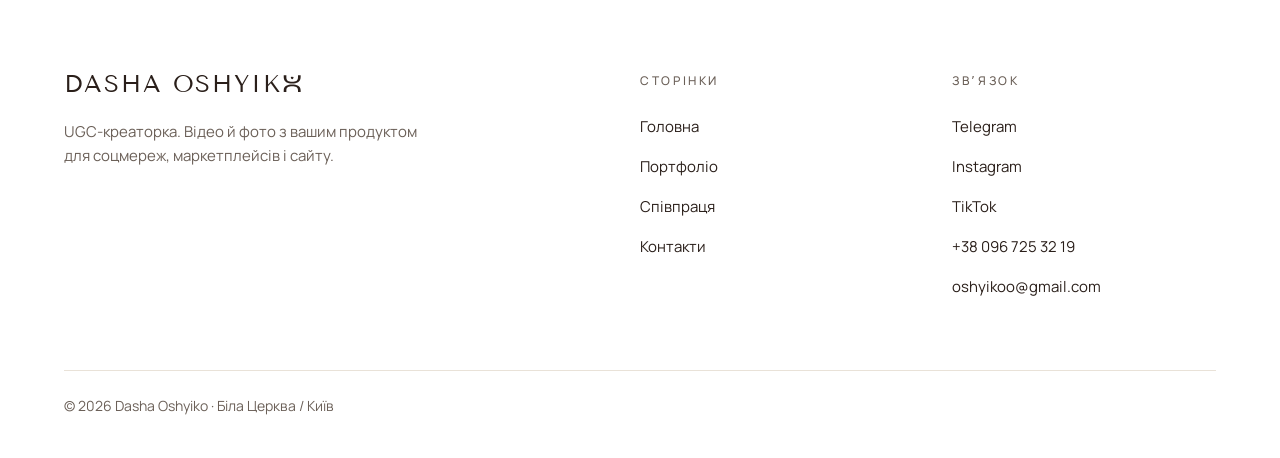
==== commit 3a015872: "Videos play right on the site (no Instagram links) Co-Authored-By: Claude Opus 5.5 <noreply@anthropi" ====
--- a/index.html
+++ b/index.html
@@ -24,7 +24,7 @@
 <link rel="preconnect" href="https://fonts.googleapis.com">
 <link rel="preconnect" href="https://fonts.gstatic.com" crossorigin>
 <link rel="stylesheet" href="https://fonts.googleapis.com/css2?family=Manrope:wght@400;500;600&amp;family=Tenor+Sans&amp;display=swap">
-<link rel="stylesheet" href="assets/css/style.css?v=45313ef7">
+<link rel="stylesheet" href="assets/css/style.css?v=c4f7b59f">
 <script>document.documentElement.classList.add('js');setTimeout(function(){if(!window.__do)document.documentElement.classList.remove('js')},3000)</script>
 </head>
 <body>
@@ -80,26 +80,26 @@
 <div class="wrap">
 <div class="head rv"><div><p class="eyebrow">Відео</p><h2 class="h2" id="video-h">UGC VIDEO</h2></div><p class="head__aside">Розпаковка, примірка, огляд на&nbsp;камеру</p></div>
 <div class="vcar"><div class="vgrid"><div class="vcard rv">
-<div class="vbox">
+<div class="vbox" data-src="assets/video/cache.mp4">
 <img src="assets/video/cache-poster.webp" alt="" width="540" height="960" loading="lazy" decoding="async">
-<a class="vplay" href="https://www.instagram.com/s/aGlnaGxpZ2h0OjE3ODk2NTIxOTkzNjg0MzA0?story_media_id=4033252641877844966" target="_blank" rel="noopener" aria-label="Дивитися відео CACHE в Instagram (нова вкладка)"><svg viewBox="0 0 64 64" aria-hidden="true"><circle cx="32" cy="32" r="31.5" fill="#2A1F1A" fill-opacity=".5" stroke="#FFFFFF" stroke-width="1"/><path d="M26.5 21.5v21l17-10.5z" fill="#FFFFFF"/></svg></a>
+<button class="vplay" type="button" aria-label="Дивитися відео CACHE"><svg viewBox="0 0 64 64" aria-hidden="true"><circle cx="32" cy="32" r="31.5" fill="#2A1F1A" fill-opacity=".5" stroke="#FFFFFF" stroke-width="1"/><path d="M26.5 21.5v21l17-10.5z" fill="#FFFFFF"/></svg></button>
 <span class="wm" aria-hidden="true"><span class="wm__d">D</span><svg class="wm__o" aria-hidden="true" viewBox="0 0 76.5 72.4" fill="currentColor"><path d="M3.0,1.2 V9 C3.0,28.5 19.5,35.0 38.25,35.0 C57,35.0 73.5,28.5 73.5,9 V1.2 H62.5 V9 C62.5,24.0 53,28.0 38.25,28.0 C23.5,28.0 14.0,24.0 14.0,9 V1.2 Z"/><path d="M3.0,71.2 V63.4 C3.0,46.0 19.5,39.5 38.25,39.5 C57,39.5 73.5,46.0 73.5,63.4 V71.2 H62.5 V63.4 C62.5,50.5 53,46.5 38.25,46.5 C23.5,46.5 14.0,50.5 14.0,63.4 V71.2 Z"/><path transform="translate(31.65,6.5) scale(.55)" d="M12 21.2C7 17.6 1.5 13.4 1.5 7.6 1.5 4.3 4 1.8 7.1 1.8c2 0 3.8 1.1 4.9 2.8 1.1-1.7 2.9-2.8 4.9-2.8 3.1 0 5.6 2.5 5.6 5.8 0 5.8-5.5 10-10.5 13.6z"/></svg></span>
 </div>
-<div class="vmeta"><a href="https://www.instagram.com/s/aGlnaGxpZ2h0OjE3ODk2NTIxOTkzNjg0MzA0?story_media_id=4033252641877844966" target="_blank" rel="noopener">CACHE<svg viewBox="0 0 24 24" fill="none" stroke="currentColor" stroke-width="1.4" stroke-linecap="round" stroke-linejoin="round" aria-hidden="true" class="arr"><path d="M7 17 17 7M9 7h8v8"/></svg><span class="sr">&nbsp;— Instagram, нова вкладка</span></a><p>Розпаковка · примірка</p></div>
+<div class="vmeta"><p class="vmeta__t">CACHE</p><p>Розпаковка · примірка</p></div>
 </div><div class="vcard rv">
-<div class="vbox">
+<div class="vbox" data-src="assets/video/ewa.mp4">
 <img src="assets/video/ewa-poster.webp" alt="" width="540" height="960" loading="lazy" decoding="async">
-<a class="vplay" href="https://www.instagram.com/reel/De_-ajcoZOT/" target="_blank" rel="noopener" aria-label="Дивитися відео EWA jewelry в Instagram (нова вкладка)"><svg viewBox="0 0 64 64" aria-hidden="true"><circle cx="32" cy="32" r="31.5" fill="#2A1F1A" fill-opacity=".5" stroke="#FFFFFF" stroke-width="1"/><path d="M26.5 21.5v21l17-10.5z" fill="#FFFFFF"/></svg></a>
+<button class="vplay" type="button" aria-label="Дивитися відео EWA jewelry"><svg viewBox="0 0 64 64" aria-hidden="true"><circle cx="32" cy="32" r="31.5" fill="#2A1F1A" fill-opacity=".5" stroke="#FFFFFF" stroke-width="1"/><path d="M26.5 21.5v21l17-10.5z" fill="#FFFFFF"/></svg></button>
 <span class="wm" aria-hidden="true"><span class="wm__d">D</span><svg class="wm__o" aria-hidden="true" viewBox="0 0 76.5 72.4" fill="currentColor"><path d="M3.0,1.2 V9 C3.0,28.5 19.5,35.0 38.25,35.0 C57,35.0 73.5,28.5 73.5,9 V1.2 H62.5 V9 C62.5,24.0 53,28.0 38.25,28.0 C23.5,28.0 14.0,24.0 14.0,9 V1.2 Z"/><path d="M3.0,71.2 V63.4 C3.0,46.0 19.5,39.5 38.25,39.5 C57,39.5 73.5,46.0 73.5,63.4 V71.2 H62.5 V63.4 C62.5,50.5 53,46.5 38.25,46.5 C23.5,46.5 14.0,50.5 14.0,63.4 V71.2 Z"/><path transform="translate(31.65,6.5) scale(.55)" d="M12 21.2C7 17.6 1.5 13.4 1.5 7.6 1.5 4.3 4 1.8 7.1 1.8c2 0 3.8 1.1 4.9 2.8 1.1-1.7 2.9-2.8 4.9-2.8 3.1 0 5.6 2.5 5.6 5.8 0 5.8-5.5 10-10.5 13.6z"/></svg></span>
 </div>
-<div class="vmeta"><a href="https://www.instagram.com/reel/De_-ajcoZOT/" target="_blank" rel="noopener">EWA jewelry<svg viewBox="0 0 24 24" fill="none" stroke="currentColor" stroke-width="1.4" stroke-linecap="round" stroke-linejoin="round" aria-hidden="true" class="arr"><path d="M7 17 17 7M9 7h8v8"/></svg><span class="sr">&nbsp;— Instagram, нова вкладка</span></a><p>Огляд на&nbsp;камеру</p></div>
+<div class="vmeta"><p class="vmeta__t">EWA jewelry</p><p>Огляд на&nbsp;камеру</p></div>
 </div><div class="vcard rv">
-<div class="vbox">
+<div class="vbox" data-src="assets/video/monaliza.mp4">
 <img src="assets/video/monaliza-poster.webp" alt="" width="540" height="960" loading="lazy" decoding="async">
-<a class="vplay" href="https://www.instagram.com/reel/DfuhY7GIm7K/" target="_blank" rel="noopener" aria-label="Дивитися відео Mona Liza в Instagram (нова вкладка)"><svg viewBox="0 0 64 64" aria-hidden="true"><circle cx="32" cy="32" r="31.5" fill="#2A1F1A" fill-opacity=".5" stroke="#FFFFFF" stroke-width="1"/><path d="M26.5 21.5v21l17-10.5z" fill="#FFFFFF"/></svg></a>
+<button class="vplay" type="button" aria-label="Дивитися відео Mona Liza"><svg viewBox="0 0 64 64" aria-hidden="true"><circle cx="32" cy="32" r="31.5" fill="#2A1F1A" fill-opacity=".5" stroke="#FFFFFF" stroke-width="1"/><path d="M26.5 21.5v21l17-10.5z" fill="#FFFFFF"/></svg></button>
 <span class="wm" aria-hidden="true"><span class="wm__d">D</span><svg class="wm__o" aria-hidden="true" viewBox="0 0 76.5 72.4" fill="currentColor"><path d="M3.0,1.2 V9 C3.0,28.5 19.5,35.0 38.25,35.0 C57,35.0 73.5,28.5 73.5,9 V1.2 H62.5 V9 C62.5,24.0 53,28.0 38.25,28.0 C23.5,28.0 14.0,24.0 14.0,9 V1.2 Z"/><path d="M3.0,71.2 V63.4 C3.0,46.0 19.5,39.5 38.25,39.5 C57,39.5 73.5,46.0 73.5,63.4 V71.2 H62.5 V63.4 C62.5,50.5 53,46.5 38.25,46.5 C23.5,46.5 14.0,50.5 14.0,63.4 V71.2 Z"/><path transform="translate(31.65,6.5) scale(.55)" d="M12 21.2C7 17.6 1.5 13.4 1.5 7.6 1.5 4.3 4 1.8 7.1 1.8c2 0 3.8 1.1 4.9 2.8 1.1-1.7 2.9-2.8 4.9-2.8 3.1 0 5.6 2.5 5.6 5.8 0 5.8-5.5 10-10.5 13.6z"/></svg></span>
 </div>
-<div class="vmeta"><a href="https://www.instagram.com/reel/DfuhY7GIm7K/" target="_blank" rel="noopener">Mona Liza<svg viewBox="0 0 24 24" fill="none" stroke="currentColor" stroke-width="1.4" stroke-linecap="round" stroke-linejoin="round" aria-hidden="true" class="arr"><path d="M7 17 17 7M9 7h8v8"/></svg><span class="sr">&nbsp;— Instagram, нова вкладка</span></a><p>Примірка образів</p></div>
+<div class="vmeta"><p class="vmeta__t">Mona Liza</p><p>Примірка образів</p></div>
 </div></div><div class="vnav"><button class="vnav__b" type="button" data-dir="-1" aria-label="Попереднє відео"><svg viewBox="0 0 24 24" fill="none" stroke="currentColor" stroke-width="1.4" stroke-linecap="round" stroke-linejoin="round" aria-hidden="true"><path d="M15 5l-7 7 7 7"/></svg></button><p class="vnav__n" aria-live="polite"><span>1</span> / 3</p><button class="vnav__b" type="button" data-dir="1" aria-label="Наступне відео"><svg viewBox="0 0 24 24" fill="none" stroke="currentColor" stroke-width="1.4" stroke-linecap="round" stroke-linejoin="round" aria-hidden="true"><path d="M9 5l7 7-7 7"/></svg></button></div></div>
 </div>
 </section>
@@ -192,6 +192,6 @@
 <button class="lb__btn lb__next" type="button" aria-label="Наступне фото"><svg viewBox="0 0 24 24" fill="none" stroke="currentColor" stroke-width="1.4" stroke-linecap="round" stroke-linejoin="round" aria-hidden="true"><path d="M9 5l7 7-7 7"/></svg></button>
 <button class="lb__btn lb__close" type="button" aria-label="Закрити" autofocus><svg viewBox="0 0 24 24" fill="none" stroke="currentColor" stroke-width="1.4" stroke-linecap="round" stroke-linejoin="round" aria-hidden="true"><path d="M6 6l12 12M18 6 6 18"/></svg></button>
 </dialog>
-<script src="assets/js/main.js?v=45313ef7" defer></script>
+<script src="assets/js/main.js?v=c4f7b59f" defer></script>
 </body>
 </html>
--- a/assets/css/style.css
+++ b/assets/css/style.css
@@ -56,7 +56,7 @@
 .tiny{font-size:14px;line-height:1.5}
 .nowrap{white-space:nowrap}
 @media (max-width:1100px){.h1-page{font-size:60px}.h2{font-size:40px}.lead{font-size:26px}}
-@media (max-width:700px){.h1{font-size:46px}.h1-page{font-size:clamp(28px,10.5vw,40px)}.nf .h1-page{font-size:clamp(26px,8.6vw,40px)}.h2{font-size:31px}.h3{font-size:23px}.lead{font-size:22px}.eyebrow{font-size:11px;letter-spacing:.18em}}
+@media (max-width:700px){.h1{font-size:46px}.h1-page{font-size:clamp(28px,10.5vw,40px)}.nf .h1-page{font-size:clamp(26px,8.6vw,40px)}.h2{font-size:31px}.h3{font-size:23px}.lead{font-size:22px}.eyebrow{font-size:12px;letter-spacing:.16em}}
 
 .head{display:flex;justify-content:space-between;align-items:flex-end;gap:24px 48px;flex-wrap:wrap}
 .head .h2{margin-top:20px}
@@ -279,7 +279,7 @@
 .filter[aria-pressed="true"]{background:var(--ink);border-color:var(--ink);color:var(--white)}
 .pf-group[hidden]{display:none}
 .pf-group + .pf-group{margin-top:var(--sec)}
-@media (max-width:700px){.filters{margin-top:40px;gap:8px}.filter{padding:0 14px;font-size:11px;letter-spacing:.16em}}
+@media (max-width:700px){.filters{margin-top:40px;gap:8px}.filter{padding:0 12px;font-size:12px;letter-spacing:.14em}}
 
 /* ---------- lightbox ---------- */
 .lb{position:fixed;inset:0;width:100%;height:100%;max-width:none;max-height:none;margin:0;padding:0;border:0;background:var(--ink);color:var(--white)}
